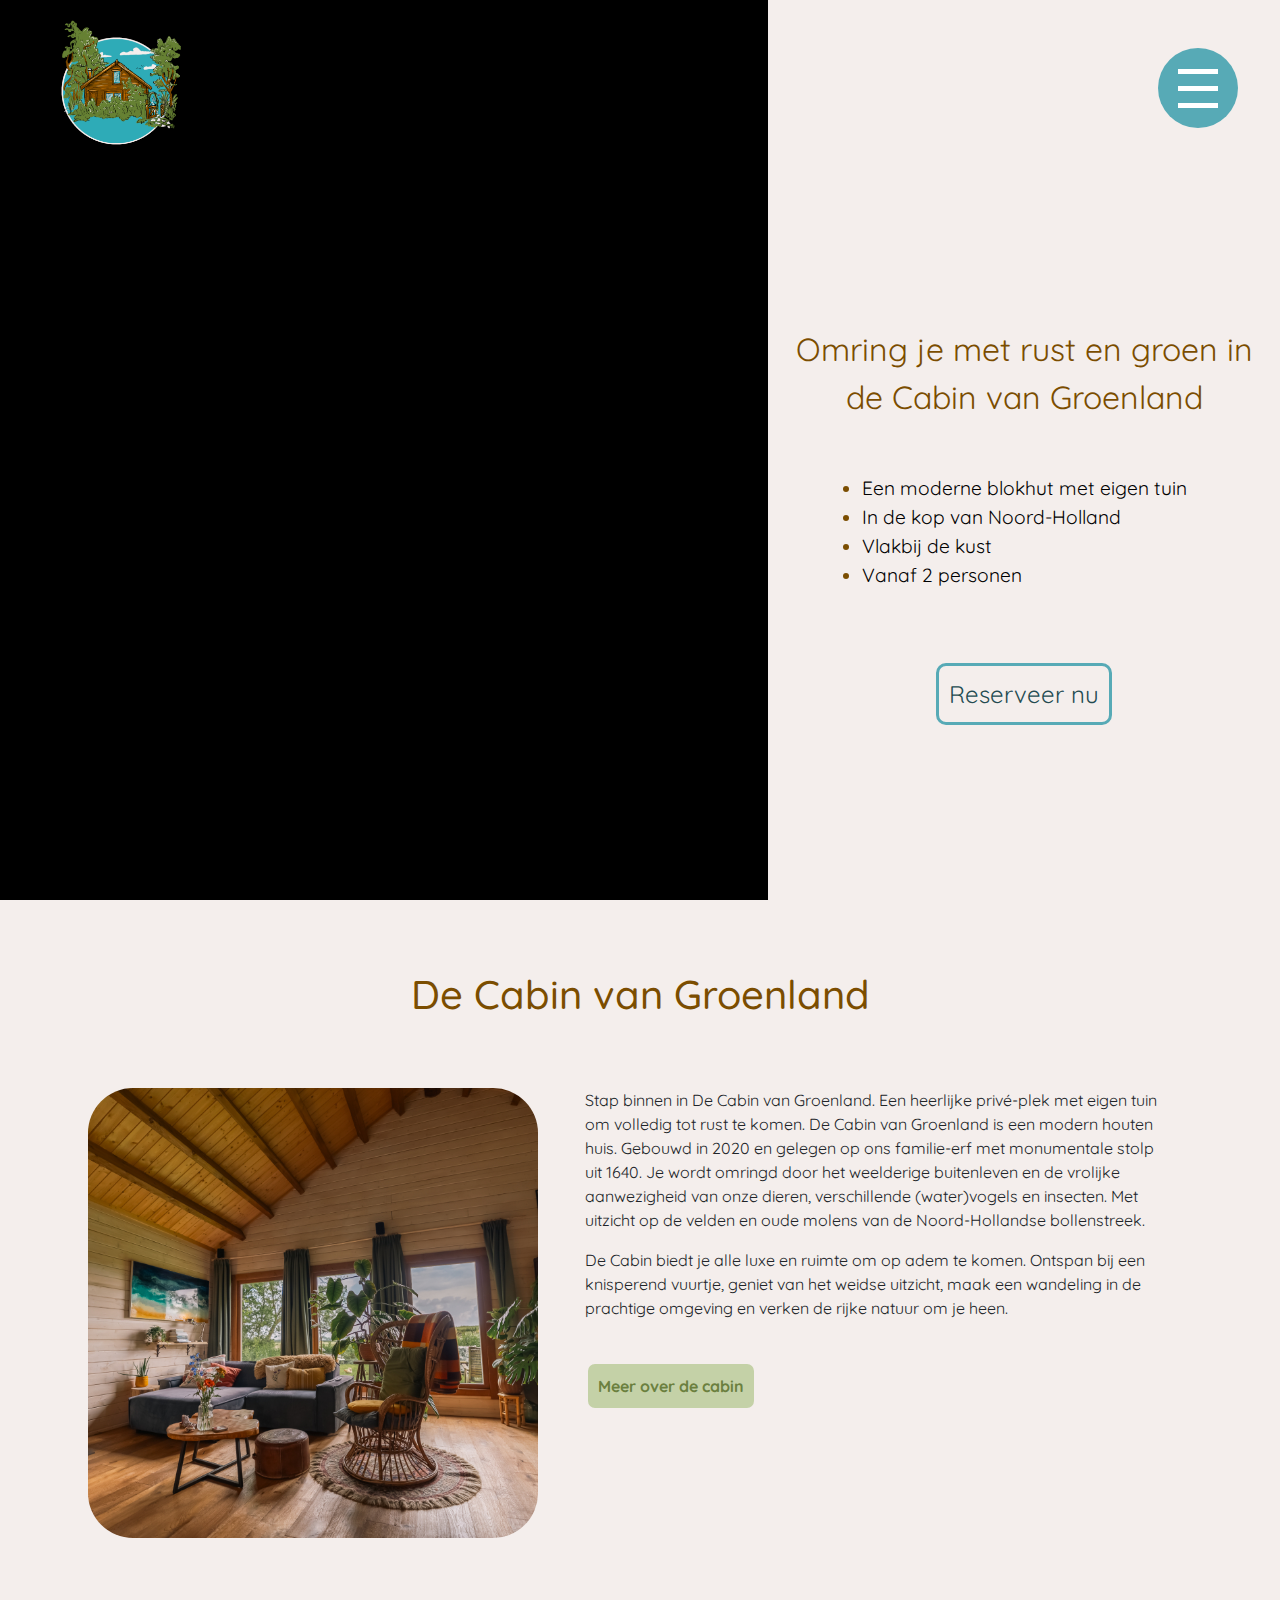
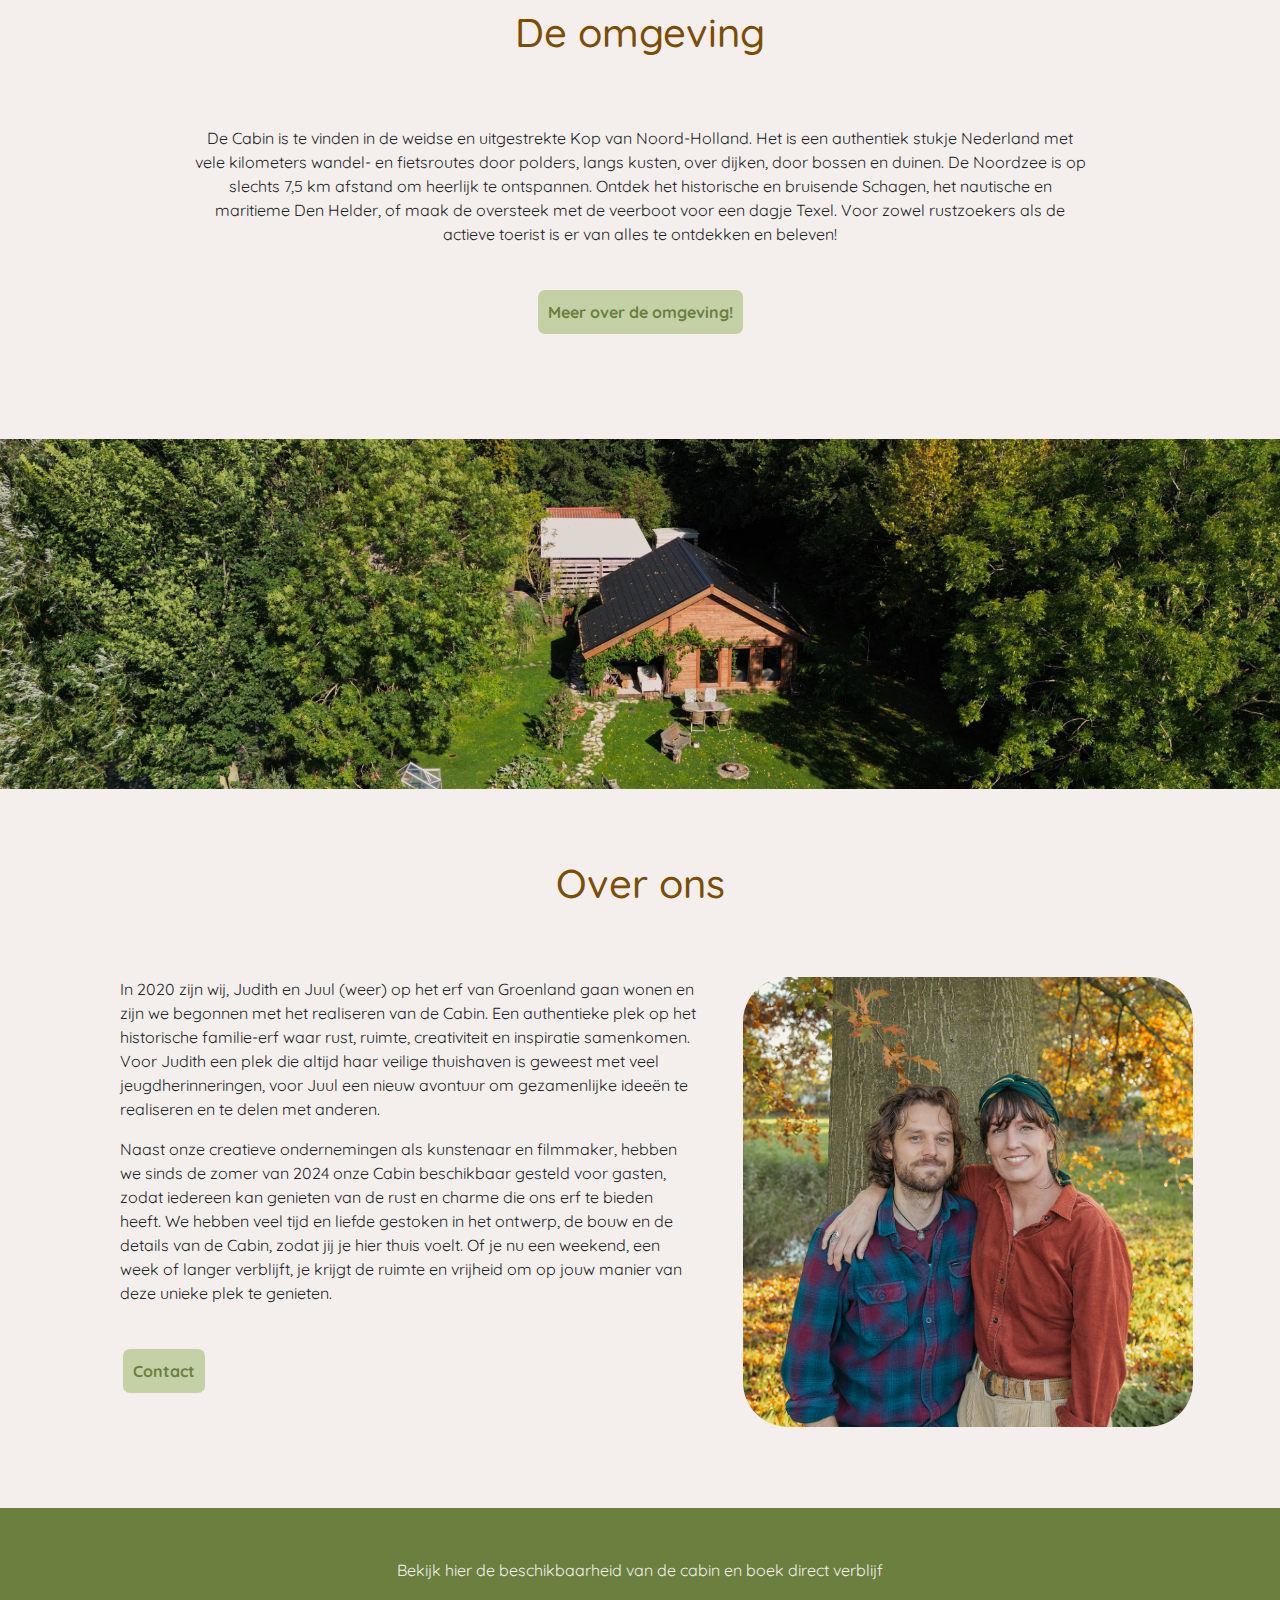
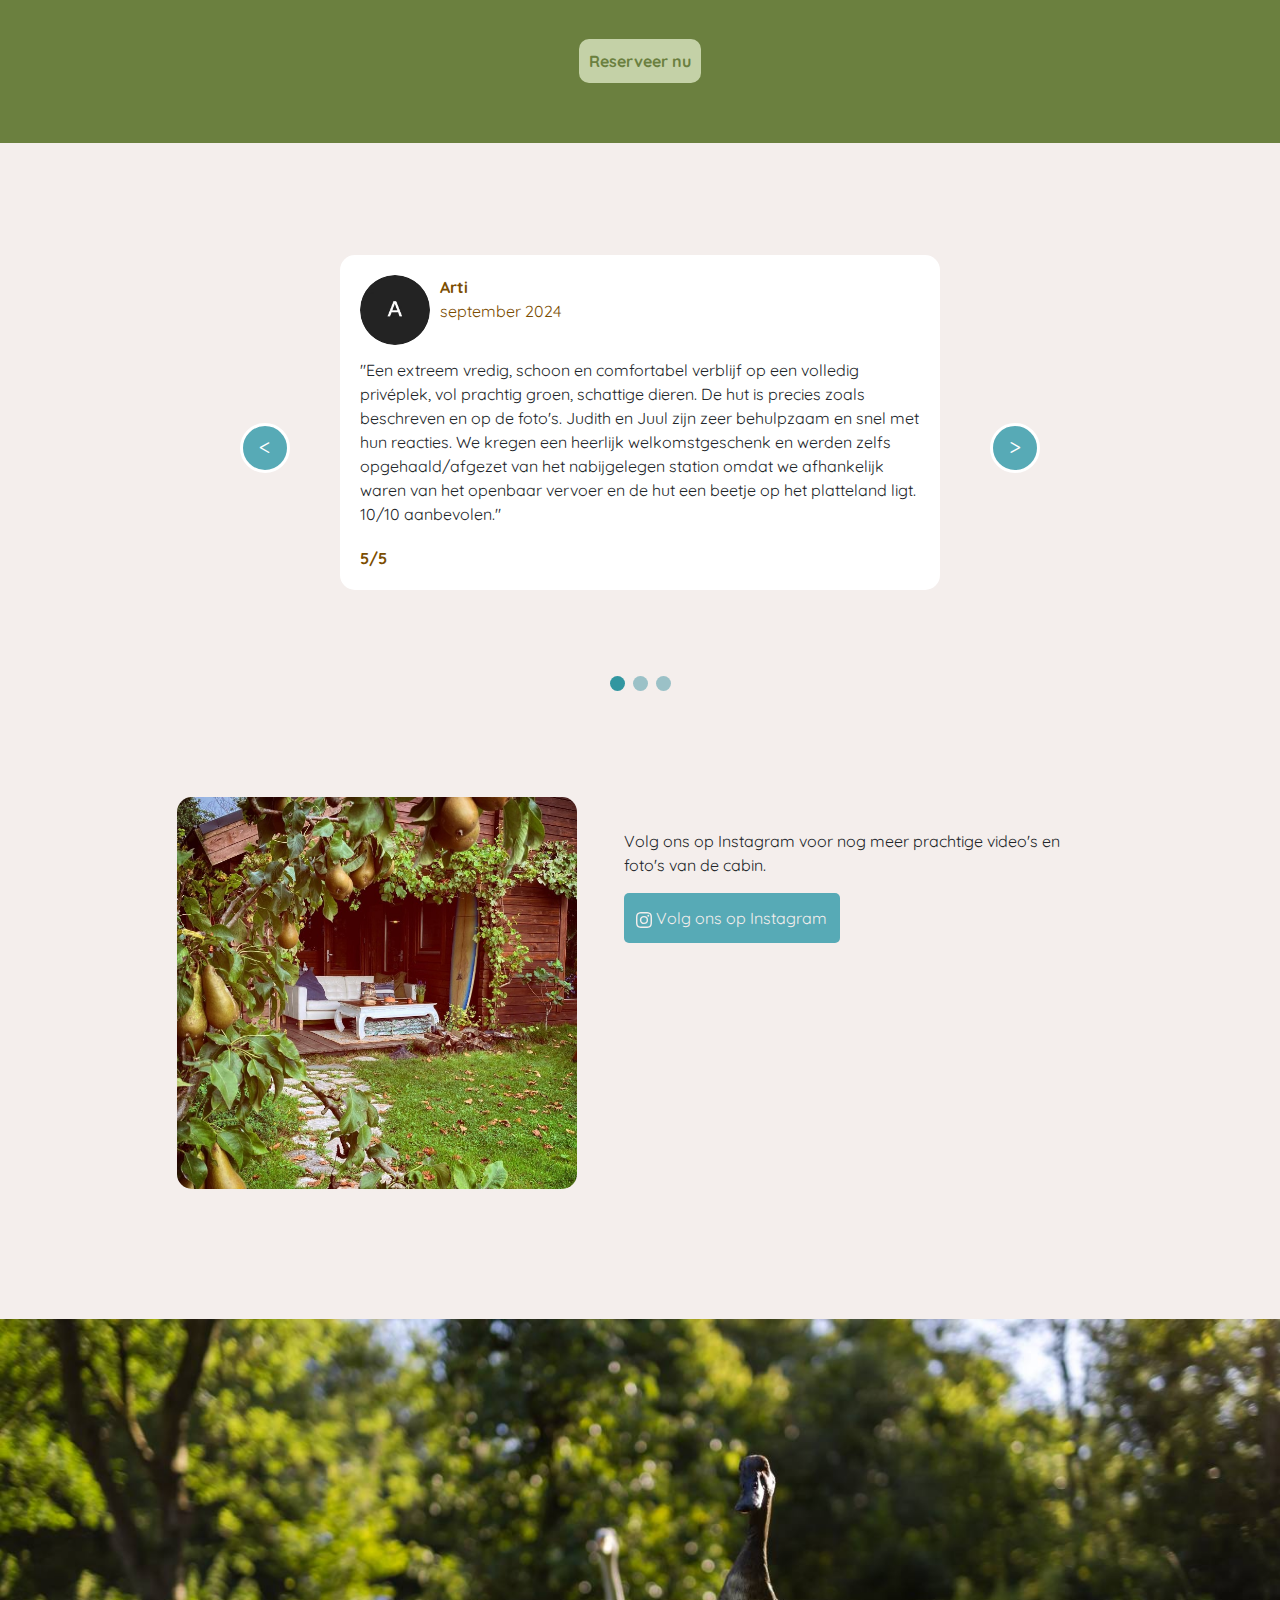
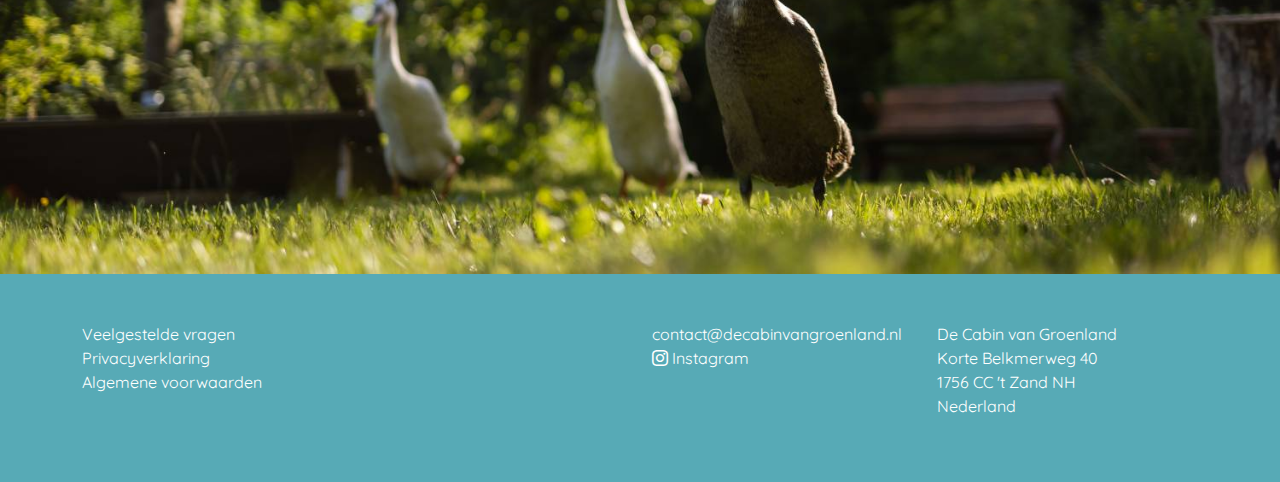
==== index.html @ 188a8076 "favicon added and some spacing fixes" ====
<!DOCTYPE html>
<html lang="en">
<head>
    <meta charset="UTF-8">
    <meta name="viewport" content="width=device-width, initial-scale=1.0">
    <link href="https://cdn.jsdelivr.net/npm/bootstrap@5.3.3/dist/css/bootstrap.min.css" rel="stylesheet" integrity="sha384-QWTKZyjpPEjISv5WaRU9OFeRpok6YctnYmDr5pNlyT2bRjXh0JMhjY6hW+ALEwIH" crossorigin="anonymous">
    <link rel="stylesheet" type="text/css" href="styles.css">

    <!-- Font links -->
    <link rel="preconnect" href="https://fonts.googleapis.com">
    <link rel="preconnect" href="https://fonts.gstatic.com" crossorigin>
    <link href="https://fonts.googleapis.com/css2?family=Quicksand:wght@300..700&family=Roboto:ital,wght@0,100;0,300;0,400;0,500;0,700;0,900;1,100;1,300;1,400;1,500;1,700;1,900&family=Ubuntu+Mono:ital,wght@0,400;0,700;1,400;1,700&display=swap" rel="stylesheet">
       
    <!-- Bootstrap icon link -->
    <link href="https://cdn.jsdelivr.net/npm/bootstrap-icons/font/bootstrap-icons.css" rel="stylesheet">

    <title>De Cabin van Groenland</title>
    
        <!-- favicons -->
        <link rel="icon" href="images/favicon32.png" sizes="32x32" type="image/png">
        <link rel="icon" href="images/favicon64.png" sizes="64x64" type="image/png">
        <link rel="apple-touch-icon" href="images/favicon180.png">
        <link rel="icon" href="images/favicon192.png" sizes="192x192" type="image/png">
    
</head>
<body>

    <!-- Navigation -->

    <div id="navigation-placeholder"></div>

    <!-- Header -->
<div id="home" class="header-container">

    <div class="header-part-left">
        <div id="video-container">
        </div>
        <video id="background-video" preload="auto" autoplay muted loop playsinline>
            <source id="video-source" src="images/cabinsplit.mp4" type="video/mp4">
        </video>
    </div>
    
    <div class="header-part-right">
        <div class="header-quote">
            <p>Omring je met rust en groen in de Cabin van Groenland</p>
        
            <ul class="header-list">
                <li><span>Een moderne blokhut met eigen tuin</span></li>
                <li><span>In de kop van Noord-Holland</span></li>
                <li><span>Vlakbij de kust</span></li>
                <li><span>Vanaf 2 personen</span></li>
            </ul>

        </div>
        <a href="http://www.marloesdehaan.com"><button class="btn-reserveren">Reserveer nu</button></a>
    </div>
    </div>

    <!-- De Cabin van Groenland -->
    
    <div id="cabin" class="block-right">

        <h1>De Cabin van Groenland</h1>

        <div class="wrapper">

        <div class="block-img">
            <img src="images/groenland1.jpg">
        </div>

        <div class="block-text">
            <p>Stap binnen in De Cabin van Groenland. Een heerlijke privé-plek met eigen tuin om volledig tot rust te komen. De Cabin van Groenland is een modern houten huis. Gebouwd in 2020 en gelegen op ons familie-erf met monumentale stolp uit 1640. Je wordt omringd door het weelderige buitenleven en de vrolijke aanwezigheid van onze dieren, verschillende (water)vogels en insecten. Met uitzicht op de velden en oude molens van de Noord-Hollandse bollenstreek.</p>
            <p>De Cabin biedt je alle luxe en ruimte om op adem te komen. Ontspan bij een knisperend vuurtje, geniet van het weidse uitzicht, maak een wandeling in de prachtige omgeving en verken de rijke natuur om je heen.</p>
                    
            <a href="cabin.html"><button class="btn-link">Meer over de cabin</button></a>
        
        </div>

    </div>

    </div>
     
    <!-- De omgeving -->

    <div id="omgeving" class="block-center">

        <h1>De omgeving</h1>

        <div class="block-text">
            <p>De Cabin is te vinden in de weidse en uitgestrekte Kop van Noord-Holland. Het is een authentiek stukje Nederland met vele kilometers wandel- en fietsroutes door polders, langs kusten, over dijken, door bossen en duinen. De Noordzee is op slechts 7,5 km afstand om heerlijk te ontspannen. Ontdek het historische en bruisende Schagen, het nautische en maritieme Den Helder, of maak de oversteek met de veerboot voor een dagje Texel. Voor zowel rustzoekers als de actieve toerist is er van alles te ontdekken en beleven!</p>
            
            <a href="omgeving.html"><button class="btn-link">Meer over de omgeving!</button></a>

        </div>

        <div class="block-img">
            <img src="images/groenland2b.jpg">
        </div>

    </div>

    <!-- Over ons -->

    <div id="over" class="block-left">

        <h1>Over ons</h1>

        <div class="wrapper">

        <div class="block-text">
            <p>In 2020 zijn wij, Judith en Juul (weer) op het erf van Groenland gaan wonen en zijn we begonnen met het realiseren van de Cabin. Een authentieke plek op het historische familie-erf waar rust, ruimte, creativiteit en inspiratie samenkomen. Voor Judith een plek die altijd haar veilige thuishaven is geweest met veel jeugdherinneringen, voor Juul een nieuw avontuur om gezamenlijke ideeën te realiseren en te delen met anderen.</p>

            <p>Naast onze creatieve ondernemingen als kunstenaar en filmmaker, hebben we sinds de zomer van 2024 onze Cabin beschikbaar gesteld voor gasten, zodat iedereen kan genieten van de rust en charme die ons erf te bieden heeft. 
                We hebben veel tijd en liefde gestoken in het ontwerp, de bouw en de details van de Cabin, zodat jij je hier thuis voelt. Of je nu een weekend, een week of langer verblijft, je krijgt de ruimte en vrijheid om op jouw manier van deze unieke plek te genieten.</p>
            
            <a href="contact.html"><button class="btn-link">Contact</button></a>

        </div>


        <div class="block-img">
            <img src="images/juudjuul.jpg">
        </div>

        </div>

    </div>

    <!-- Reserveren -->

    <div id="reserveren" class="block-reserveren">
        
        <div class="block-text">Bekijk hier de beschikbaarheid van de cabin en boek direct verblijf</div>

        <div>

            <a href="http://www.marloesdehaan.com"><button class="btn-link">Reserveer nu</button></a>
    
        </div>

    </div>
        

    <!-- Reviews -->

    <div id="reviews" class="block-reviews">

        <div class="wrapper-reviews">
    
            <!-- Button previous -->
            <button class="prev"><</button>

    <div id="slider">
        <!-- first slide -->
        <div class="slide active">
           <div class="review-card">
            <div class="review-pic"><img src="images/airbnb1.jpg"></div>
            <div class="review-name">Arti</div>
            <div class="review-date">september 2024</div>
            <div class="review-text">
                "Een extreem vredig, schoon en comfortabel verblijf op een volledig privéplek, vol prachtig groen, schattige dieren. De hut is precies zoals beschreven en op de foto's. Judith en Juul zijn zeer behulpzaam en snel met hun reacties. We kregen een heerlijk welkomstgeschenk en werden zelfs opgehaald/afgezet van het nabijgelegen station omdat we afhankelijk waren van het openbaar vervoer en de hut een beetje op het platteland ligt. 10/10 aanbevolen."
            </div>
            <div class="review-rating">5/5</div>
           </div>
        </div>

        <!-- second slide -->
        <div class="slide">
            <div class="review-card">
                <div class="review-pic"><img src="images/airbnb3.jpg"></div>
                <div class="review-name">Joachim</div>
                <div class="review-date">november 2024</div>
                <div class="review-text">
                    "Deze plek en zijn geweldige verhuurders verdienen 5 sterren +!
                        We werden heel hartelijk verwelkomd door Judith en Juul bij onze aankomst. Ze waren er altijd voor ons met waardevolle tips en informatie. De plek was minstens zo mooi als de foto's en we voelden ons meteen aangekomen en erg comfortabel. Het uitzicht, de rust en het landelijke gebied zorgden ervoor dat we snel konden ontspannen. De Cabin of Greenland biedt alles wat je nodig hebt. De oven is ook erg mooi, wat vooral in het koude seizoen een gezellige warmte verspreidt. Onze oprechte dank gaat naar Judith en Juul, we komen zeker terug!"
                </div>
                <div class="review-rating">5/5</div>
               </div>
        </div>

                <!-- second slide -->

        <div class="slide">
            <div class="review-card">
                <div class="review-pic"><img src="images/airbnb2.jpg"></div>
                <div class="review-name">Natalie</div>
                <div class="review-date">oktober 2024</div>
                <div class="review-text">
                    "We hebben hier na onze bruiloft wat rustige en ontspannende dagen doorgebracht. De hut is zo magisch!We hielden van alle kleine, mooie details, planten en het uitzicht op het rustige landschap. Overdag wandelen door de duines of op het strand en ontspannen voor de open haard, 's avonds een boek lezen of bordspellen spelen. Judith en Juul zijn geweldige verhuurders die de tijd nemen om alles uit te leggen en ervoor te zorgen dat je een heerlijk verblijf zult hebben. Ontzettend bedankt! We komen graag nog eens terug."
                </div>
                <div class="review-rating">5/5</div>
               </div>
        </div>

    </div>

    <!-- Next Button -->
    <button class="next">></button>
        
    </div>
    </div>

    <!-- The dots/circles -->
    <div style="text-align:center">
    <span class="dot" onclick="currentSlide(1)"></span>
    <span class="dot" onclick="currentSlide(2)"></span>
    <span class="dot" onclick="currentSlide(3)"></span>
    </div>

    <!-- Instagram -->

    <div class="block-insta">

        <div class="wrapper">

            <div>
           <img src="images/insta.jpg">
            </div>

            <div class="block-insta-text">
                <p>Volg ons op Instagram voor nog meer prachtige video's en foto's van de cabin.</p>
                <a href="https://www.instagram.com/decabinvangroenland/" target="_blank"><button><svg xmlns="http://www.w3.org/2000/svg" width="16" height="16" fill="currentColor" class="bi bi-instagram" viewBox="0 0 16 16">
                    <path d="M8 0C5.829 0 5.556.01 4.703.048 3.85.088 3.269.222 2.76.42a3.9 3.9 0 0 0-1.417.923A3.9 3.9 0 0 0 .42 2.76C.222 3.268.087 3.85.048 4.7.01 5.555 0 5.827 0 8.001c0 2.172.01 2.444.048 3.297.04.852.174 1.433.372 1.942.205.526.478.972.923 1.417.444.445.89.719 1.416.923.51.198 1.09.333 1.942.372C5.555 15.99 5.827 16 8 16s2.444-.01 3.298-.048c.851-.04 1.434-.174 1.943-.372a3.9 3.9 0 0 0 1.416-.923c.445-.445.718-.891.923-1.417.197-.509.332-1.09.372-1.942C15.99 10.445 16 10.173 16 8s-.01-2.445-.048-3.299c-.04-.851-.175-1.433-.372-1.941a3.9 3.9 0 0 0-.923-1.417A3.9 3.9 0 0 0 13.24.42c-.51-.198-1.092-.333-1.943-.372C10.443.01 10.172 0 7.998 0zm-.717 1.442h.718c2.136 0 2.389.007 3.232.046.78.035 1.204.166 1.486.275.373.145.64.319.92.599s.453.546.598.92c.11.281.24.705.275 1.485.039.843.047 1.096.047 3.231s-.008 2.389-.047 3.232c-.035.78-.166 1.203-.275 1.485a2.5 2.5 0 0 1-.599.919c-.28.28-.546.453-.92.598-.28.11-.704.24-1.485.276-.843.038-1.096.047-3.232.047s-2.39-.009-3.233-.047c-.78-.036-1.203-.166-1.485-.276a2.5 2.5 0 0 1-.92-.598 2.5 2.5 0 0 1-.6-.92c-.109-.281-.24-.705-.275-1.485-.038-.843-.046-1.096-.046-3.233s.008-2.388.046-3.231c.036-.78.166-1.204.276-1.486.145-.373.319-.64.599-.92s.546-.453.92-.598c.282-.11.705-.24 1.485-.276.738-.034 1.024-.044 2.515-.045zm4.988 1.328a.96.96 0 1 0 0 1.92.96.96 0 0 0 0-1.92m-4.27 1.122a4.109 4.109 0 1 0 0 8.217 4.109 4.109 0 0 0 0-8.217m0 1.441a2.667 2.667 0 1 1 0 5.334 2.667 2.667 0 0 1 0-5.334"/>
                  </svg> Volg ons op Instagram</button></a>
            </div>

        </div>

    </div>

        <!-- big image -->

        <div class="big-image">
            <img src="images/groenland8.jpg">
        </div>

    <!-- Footer -->

    <div id="footer-placeholder"></div>

    <script src="navigation.js"></script>
    <script src="script.js"></script>
    <script src="reviews.js"></script>
    <script src="footer.js"></script>

</body>
</html>
---- styles.css ----
/* colors used

Offwhite: #F4EEEC
Oranje: #D07F00
Bruin: #7B4D00
Groen: #6B803F
Blauw: #57AAB6

font used: Quicksand (google font)

*/

* {
    margin: 0;
    padding: 0;
    scroll-margin-top: 120px;
    box-sizing: border-box;
}

body {
    background-color: #F4EEEC;
    overflow-x: hidden;
    font-family: "Quicksand", sans-serif;
}

/* navigation */

.custom-navbar {
    padding-left: 30px;
    padding-right: 30px;
    width: 100dvw;
}

/* dropdown */

.menu-button {
    height: 80px;
    width: 80px;
    background-color: #57AAB6;
    color: #fff;
    border: none;
    border-radius: 50%;
    cursor: pointer;
    z-index: 1000; 
    display: flex;
    flex-wrap: wrap;
    flex-direction: column;
    justify-content: center;
    align-items: center;
}

.menu-button:hover {
    background-color: #4c98a2;
}

.bar1, .bar2, .bar3 {
    width: 40px;
    height: 5px;
    background-color: white;
    margin: 6px 0;
    transition: 0.4s;
  }

.change .bar1 {
    transform: translateY(17px) rotate(-45deg); 
}

.change .bar2 {
    opacity: 0;
}

.change .bar3 {
    transform: translateY(-17px) rotate(45deg);
}

.dropdown-menu {
    position: fixed;
    top: 0;
    left: 0;
    width: 100dvw;
    height: 100dvh;
    background-color: rgba(87, 170, 182, 0.95); 
    display: flex;
    flex-direction: column;
    justify-content: center;
    align-items: center;
    z-index: 999;
    opacity: 0; /* Initially hidden */
    transform: translateX(100%); /* Start off-screen to the left */
    transition: transform 0.3s ease-in-out, opacity 0.3s ease-in-out;
}

.dropdown-menu.active {
    opacity: 1; /* Make it visible */
    transform: translateX(0); /* Move into view */
}

.dropdown-menu ul {
    list-style: none;
    padding: 0;
    margin: 0;
    text-align: center;
}

.dropdown-menu li {
    margin: 20px 0;
}

.dropdown-menu a:hover {
    text-decoration: underline;
}

.big-menu a {
    color: #fff;
    text-decoration: none;
    font-size: 1.5rem;
    font-weight: bold;
}

.mini-menu a {
    color: black;
    text-decoration: none;
    font-size: 1.2rem;
    font-weight: normal;
}

/* header with video on homepage */

.header-container {
    width: 100vw;
    height: 100svh;
    min-height: 100dvh;
    display: flex;
    justify-content: flex-end;
    position: relative;
}

.header-part-left {
    position: absolute;
    width: 60%;
    height: 100%;
    background: black;
    overflow: hidden;
    z-index: -1;
    top: 0;
    left: 0;
}

#video-container {
    height: 100%;
    width: 100%;
    background-image: url("images/placeholder.jpg"); /* Safari fallback */
    background-size: cover; /* Scale fallback appropriately */
    background-position: center;
    background-color: black;
    position: absolute;
    z-index: 1;
    top: 0;
    left: 0;
    z-index: -1;
    display: none; /* Default to hiding this layer */
}

/* Main video for browsers that support object-fit */
#background-video {
    width: 100%;
    height: 100%;
    object-fit: cover;
    -webkit-object-fit: cover; /* Safari support */
    z-index: -1;
    display: block; /* Default to showing this layer */
    position: absolute;
}

/* Safari-specific fallback for mobile */
@supports (-webkit-overflow-scrolling: touch) {
    #background-video {
        display: none; /* Hide primary video */
    }

    #video-container {
        display: block; /* Show fallback */
    }
}

.header-part-right {
    width: 40%;
    height: 100%;
    display: flex;
    flex-direction: column;
    justify-content: center;
    align-items: center;
    background-color: rgba(244, 238, 236, 0.5)    ;
    z-index: 1;
    padding: 0px 25px 0px 25px;
}

.header-quote {
    font-family: "Quicksand", sans-serif;
    font-size: 2rem;
    color: #7B4D00;
    text-align: center;
    margin-top: 150px;
    padding-bottom: 20px;
}

.header-list {
    font-size: 1.2rem;
    text-align: left;
    padding-left: 15%;
    padding-bottom: 8%;
    padding-top: 8%;
    color: black;
}

.header-list li {
    color: #7B4D00;
}

.header-list li span {
    color: black;
}

.btn-reserveren {
    padding: 10px;
    background-color: rgba(255, 255, 255, 0);
    border-radius: 10px;
    font-size: 1.5rem;
    border: 3px solid #57AAB6;
    color: #234b51;
}

.btn-reserveren:hover {
    background-color: rgba(170, 222, 230, 1);
    color: rgb(45, 100, 101);
}


/* Header losse-pagina's */

.header-losse-pagina {
    width: 100dvw;
    height: 300px;
}

.header-losse-pagina h1 {
    z-index: 999;
    color: white;
    padding: 190px 0px 0px 100px;
    text-shadow: #000000 1px 0 10px;
}

/* Verschillende Headers */

.cabin {
    background-image: url("images/cabinheader.jpg");
    background-color: #D07F00;
    background-position: center;
    background-size: cover;
}

.contact {
    background-image: url("images/contactheader.jpg");
    background-color: orangered;
    background-size: cover;
}

.erfgoed {
    background-image: url("images/erfgoedheader.jpg");
    background-color: #6B803F;
    background-size: cover;
}

.omgeving {
    background-image: url("images/omgevingheader.jpg");
    background-color: #6B803F;
    background-position-y: center;
    background-size: cover;
}

.privacy {
    background-image: url("images/privacyheader.jpg");
    background-color: #D07F00;
    background-size: cover;
}

.voorwaarden {
    background-image: url("images/voorwaardenheader.jpg");
    background-color: #6B803F;
    background-position-y: center;
    background-size: cover;
}

.vragen {
    background-image: url("images/vragenheader.jpg");
    background-color: green;
    background-size: cover;
}

/* Blocks */

h1 {
    color: #7B4D00;
}

.block-right, .block-center, .block-left, .block-reserveren, .block-reviews, .block-insta, .block-vragen {
    width: 100dvw;
    background-color: #F4EEEC;
    display: flex;
    flex-direction: column;
    justify-content: center;
    align-items: center;
}

.block-text {
    width: 95%;
    padding:2rem;
    padding-top: 0px;
    text-align: center;
}

.wrapper {
    width: 100%;
    display: flex;
    flex-direction: row;
    justify-content: center;
    gap: 15px;
}

.block-right .block-text, .block-left .block-text {
    width: 50%;
    text-align: left;
}



.btn-link {
    padding: 10px;
    border-radius: 10px;
    font-size: 1rem;
    border: 3px solid #F4EEEC;
    background-color: #c4d1a7;
    color: #6B803F;
    font-weight: bold;
    text-decoration: none;
    margin-top: 25px;
}

.btn-link:hover {
    background-color: #e3ead5;
    color: #6B803F;
}



/* Cabin */

#cabin h1, #omgeving h1, #over h1 {
    margin-top: 70px;
    margin-bottom: 70px; 
}

.block-right .block-img img {
    width: 450px;
    height: 450px;
    object-fit: cover;
    border-radius: 10%;
}

/* de omgeving */

 .block-center .block-img img {
    width: 100dvw;
    height: 350px;
    object-fit: cover;
}

#omgeving .block-img{
    margin-top: 70px;
}

#omgeving .block-text {
    width: 75dvw;
}

/* Over ons / Contact */

.block-left .block-img img {
    width: 450px;
    height: 450px;
    object-fit: cover;
    border-radius: 10%;
}

/* Reserveren */

#reserveren .block-text {
    padding-top: 50px;

}

.block-reserveren {
    background-color: #6B803F;
    margin-top: 70px;
    margin-bottom: 70px;
}

.block-reserveren .block-text {
    color: #F4EEEC;
}

.block-reserveren .btn-link {
    padding: 10px;
    border: 0px solid #F4EEEC;
    margin-bottom: 60px;
}

/* Review */

.wrapper-reviews {
    width: 800px;
    height: 450px;
    display: flex;
    justify-content: center;
    align-items: center;
}

#slider { 
    position: relative;
    width: 600px;
    margin: 2rem auto;
    align-self: flex-start;
}
.slide {
    position: absolute;
    width: 600px;
    left: 0px;
    top: 0px;
    opacity: 0;
    transition: opacity 0.5s ease-in-out;
}

.slide.active {
    opacity: 1;
    z-index: 1; /* Ensure the active slide is on top */
}

.slide:not(.active) {
    z-index: 0; /* Push inactive slides behind */
    animation: none; /* Prevent the `fading` animation */
}

@keyframes fading {
    0% { opacity: 0; }
    50% { opacity: 1; }
    100% { opacity: 0; }
}

.prev, .next {
    width: 50px;
    height: 50px;
    background-color: rgba(87, 170, 182, 1);
    border: 3px solid white;
    border-radius: 50%;
    color: white;
    font-size: 1.4rem;
}

.prev:hover, .next:hover {
    background-color: rgba(50, 150, 160, 1);
}


/* The dots/bullets/indicators */
.dot {
    cursor: pointer;
    height: 15px;
    width: 15px;
    margin: 0 2px;
    background-color: rgb(155, 193, 199);
    border-radius: 50%;
    display: inline-block;
    transition: background-color 0.6s ease;
  }
  
  .active-dot, .dot:hover {
    background-color: rgba(50, 150, 160, 1);
  }

/* Review card */

.review-card {
    background-color: rgb(255, 255, 255);
    border-radius: 15px;
    padding: 20px;
    height: auto;
}

.review-pic {
    width: 70px;
    height: 70px;
    overflow: hidden;
    position: absolute;
}

.review-pic img {
    height: 100%;
    width: 100%;
    object-fit: cover;
    border-radius: 50%;
    overflow: hidden;
}

.review-name {
    font-weight: bold;
    padding-left: 80px;
    color: #7B4D00;
}

.review-date {
    padding-left: 80px;
    color: #7B4D00;
}

.review-text {
    padding: 35px 0px 20px 0px;
}

.review-rating {
    font-weight: bold;
    color: #7B4D00;
}

/* Instagram */

.block-insta {
    padding-top: 0px;
    margin-top: 100px;
    margin-bottom: 100px;
}

.block-insta img {
    width: 400px;
    border-radius: 15px;
}

.block-insta-text {
    width: 40%;
    padding: 2rem;
    font-family: "Quicksand", sans-serif;
    font-size: 1rem;
    align-self: flex-start;
}

.block-insta-text button {
    font-size: 1rem;
    padding: 0.8rem;
    border-radius: 5px;
    background-color: #57AAB6;
    border: none;
    color: #F4EEEC;
}

.block-insta-text button:hover {
    background-color: rgba(170, 222, 230, 1);
    color: black;
    border: none;
}

/* big image */

.big-image img {
    width: 100dvw;
    margin-top: 30px;
}

/* Footer */

.footer-custom {
    background-color: #57AAB6;
    width: 100dvw;
}

li a {
    text-decoration: none;
    color: white;
}

li a:hover {
    color: black;
}

/* losse pagina's */

h2 {
    color: #7B4D00;
    font-size: 1.5rem;
    padding-top: 2rem;
    padding-bottom: 1rem;
}

h3 {
    color: #7B4D00;
    font-size: 1rem;
    font-weight: bold;
    display:inline;
}

/* losse pagina: cabin */


#cabin-1 {
    margin-top: 100px;
}

#verwarming, #koken, #duurzaam {
    margin-top: 70px;
}

#cabin-1 h2, #verwarming h2, #duurzaam h2, #omgeving h2, #voorzieningen h2 {
    padding-top: 0;
}

#duurzaam p, #duurzaam h2, #erf h2, #erf p, #duurzaam .link{
    text-align: left;
}

#duurzaam .block-text, #erf .block-text, #voorzieningen .block-text {
    width: 80dvw;
    padding-top: 0px;
}

#cabin-1 .block-text, #verwarming .block-text {
    padding-top: 0px;
}

.voorzieningen {
    background-color: #6B803F;
    margin-top: 70px;
    margin-bottom: 100px;
    padding-top: 60px;
    padding-bottom: 30px;
}

.voorzieningen h2 {
    padding-bottom: 0px;
    color: #F4EEEC;
}

.accordion-content ul {
    text-align: left;
}

#cabin-img img {
width: 100dvw;
height: 250px;
object-fit: cover;
}

.block-img-big {
    display: flex;
    justify-content: center;
    margin-top: 40px;
}

.block-img-big img {
    width: 75%;
    height: auto;
    max-width: 800px;
    border-radius: 15px;
    margin-bottom: 70px;
}

/* losse pagina: erfgoed */

#erfgoed {
    margin-top: 70px;
    margin-bottom: 40px;
}

#erfgoed .block-text {
    width: 75dvw;
}

/* losse pagina: contact */

#contact {
    margin-top: 50px;
    margin-bottom: 50px;

}

#contact ul {
    list-style: none;
    padding-left: 0;
}

#contact a{
    color: #7B4D00;
}

#contact a:hover{
    color: #D07F00;
}

/* losse pagina: de omgeving */

#omgeving-1 {
    margin-top: 100px;
    margin-bottom: 80px;
}

#omgeving-1 h2 {
    padding-top: 0px;
}

#omgeving-2 {
    margin-bottom: 70px;
}

#omgeving-2 a {
    color: #7B4D00;
}

 #omgeving-2 a:hover {
    color: #D07F00;
}

/* losse pagina: privacy */

#privacy {
    margin-top: 40px;
    margin-bottom: 70px;
}

#privacy a {
    color: #7B4D00;
}

#privacy a:hover {
    color: #D07F00;
}

#privacy .block-text {
    text-align: left;
    width: 75dvw;
}

/* losse pagina: algemene voorwaarden */

#voorwaarden {
    margin-top: 40px;
    margin-bottom: 70px;
}

#voorwaarden li {
    color: #7B4D00;
}

#voorwaarden li span{
    color: black;
}

#voorwaarden .block-text {
    text-align: left;
    width: 75dvw;
}

/* element op losse pagina's: reserveren */

#reserveren {
    padding: 0px;
    margin: 0px;
    margin-top: 80px;
    margin-bottom: 80px;
}

.reserveren-los {
    background-color: #F4EEEC;
}

.reserveren-los .block-text {
    color: black;
}

.reserveren-los .btn-reserveren {
    border: 3px solid #57AAB6;
    color: #26707b;
    margin: 0px;
}

/* veelgestelde vragen accordeon */

#vragen {
    margin-top: 70px;
    margin-bottom: 70px;
}

.accordion {
    width: 800px;
    margin: 50px auto 50px;
    border: 0px solid #ddd;
    border-radius: 5px;
    overflow: hidden;
}

.accordion-item {
    border-bottom: 1px solid #ddd;
}

.accordion-item:last-child {
    border-bottom: none;
}

.accordion-header {
    background: #f4f4f4;
    border: none;
    width: 100%;
    text-align: left;
    padding: 10px 15px;
    cursor: pointer;
    font-size: 1.2rem;
    font-weight: bold;
    color: rgb(79, 79, 79);
    outline: none;
    transition: 0.4s;
}

.actief, .accordion-header:hover {
    background: #bde0e6;
}

.accordion-content {
    display: block;
    padding: 0 15px;
    background: #fff;
    font-size: 1rem;
    line-height: 1.5;
    max-height: 0; 
    overflow: hidden; 
    transition: max-height 0.3s ease-out, padding 0.3s ease-out;
}

.accordion-content.open {
    padding: 10px 15px; 
    max-height: 1000px; 
}


.accordion-header:after {
    content: '\002B'; /* Unicode character for "plus" sign (+) */
    font-size: 13px;
    color: #57AAB6;
    float: right;
    margin-left: 5px;
  }
  
  .actief:after {
    content: "\2212"; /* Unicode character for "minus" sign (-) */
  }

/*Responsiveness */

@media (max-width: 1200px) {

    .block-text {
        padding-top: 0.5rem;
    }

    .block-insta-text {
        padding-top: 1rem;
    }

    .block-right .block-img img, .block-left .block-img img {
        width: 300px;
        height: 300px;
    }

    .block-insta img {
        width: 300px;
    }
}

@media (max-width: 950px) {

    .header-quote {
        font-size: 1rem;
        margin-top: 0px;
    }
    
    .header-list {
        font-size: 0.7rem;
    }
    
    .btn-reserveren, .block-reserveren .btn-reserveren {
        font-size: 1rem;
    }

    .wrapper-reviews {
        width: 550px;
        height: 600px;
    }

    #slider {
        width: 400px;
    }

    .slide {
        width: 400px;
    }

    .review-card {
    height: 515px;
    }

    .accordion {
        width: 600px;
    }

}

@media (max-width: 700px) {

    .navbar-brand img {
        height: 90px;
    }

    .menu-button {
        height: 50px;
        width: 50px;
    }

    .bar1, .bar2, .bar3 {
        width: 20px;
        height: 2.5px;
        margin: 3px 0;
      }

    .change .bar1 {
        transform: translateY(9px) rotate(-45deg); 
    }
    
    .change .bar2 {
        opacity: 0;
    }
    
    .change .bar3 {
        transform: translateY(-8px) rotate(45deg);
    }

    .header-losse-pagina {
        height: 250px;
    }

    .header-losse-pagina h1 {
        padding: 165px 0px 0px 50px;
    }

}

/* for landscape */

@media (max-height: 425px) 
and (orientation: landscape) {

    .navbar-brand img {
        height: 90px;
    }

    .menu-button {
        height: 50px;
        width: 50px;
    }

    .bar1, .bar2, .bar3 {
        width: 20px;
        height: 2.5px;
        margin: 3px 0;
      }

    .change .bar1 {
        transform: translateY(9px) rotate(-45deg); 
    }
    
    .change .bar2 {
        opacity: 0;
    }
    
    .change .bar3 {
        transform: translateY(-8px) rotate(45deg);
    }

    .header-losse-pagina {
        height: 175px;
    }

    .header-losse-pagina h1 {
        padding: 125px 0px 0px 50px;
    }

}

@media (max-width: 600px) {

    .block-right .block-img img, .block-left .block-img img {
        width: 400px;
        height: 300px;
        border-radius: 20px;
    }

    #cabin h1 {
            margin-top: 70px;
            margin-bottom: 40px; 
        }

    #cabin .block-text, #over .block-text, #cabin-1 h2, #cabin-1 p, #verwarming h2, #verwarming p, #koken h2, #koken p, #duurzaam h2, #duurzaam p, #erf h2, #erf p {
            text-align: center;
        }
    
    #omgeving h1 {
        margin-top: 60px;
        margin-bottom: 60px; 
    }

    #over h1 {
        margin-top: 70px;
        margin-bottom: 40px; 
    }

    #block-insta {
        margin-top: 60px;
        margin-bottom: 60px;
    }

    #cabin-1, #erfgoed, #omgeving-1 {
        margin-top: 60px;
        margin-bottom: 0px;
    }

    #vragen {
        margin-top: 30px;
        margin-bottom: 0px;
    }

    #verwarming, #omgeving-2 {
        margin-top: 0px;
    }

    #reserveren {
            margin-top: 40px;
            margin-bottom: 80px;
        }  


    .wrapper {
        width: 100%;
        display: flex;
        flex-direction: column;
        justify-content: center;
        align-items: center;
        gap: 25px;
        padding-top: 30px;
        padding-bottom: 10px;
    }

    .block-right .block-text, .block-left .block-text {
        width: 80%;
    }

    .accordion {
        width: 450px;
    }

    #voorzieningen .accordion-header {
        font-size: 1rem;
    }
}

  @media (max-width: 500px) {

    * {
        scroll-margin-top: 70px;
    }

    .navbar-brand img {
        height: 75px;
    }

    .block-right .block-img img, .block-left .block-img img {
        width: 300px;
        height: 300px;
        border-radius: 20px;
    }

    .block-right .block-text, .block-left .block-text {
        width: 80%;
    }

    #cabin-1 .block-text, #cabin-2 .block-text {
        text-align: left;
    }

    .btn-reserveren {
        font-size: 0.7rem;
    }

    .block-reserveren {
        margin-top: 30px;
    }

    .block-insta-text {
        width: 70%;
        padding: 1rem;
        font-family: "Quicksand", sans-serif;
        font-size: 1rem;
        align-self: center;
    }

    .wrapper-reviews {
        width: 350px;
        height: 800px;
    }

    #slider {
        width: 250px;
    }

    .slide {
        width: 250px;
    }

    .prev, .next {
    width: 20px;
    height: 50px;
    background-color: transparent;
    border: 0px solid white;
    color: rgba(87, 170, 182, 1);
    font-size: 1.4rem;
    display: none;
}

    .review-card {
    height: 715px;
    }

    .accordion {
        width: 300px;
    }

    .header-losse-pagina {
        height: 200px;
    }

    .header-losse-pagina h1 {
        font-size: 1.3rem;
    }

    .header-losse-pagina h1 {
        padding: 135px 0px 0px 50px;
    }

}

@media (max-width: 391px) {

    .navbar-brand img {
        height: 60px;
    }

    .menu-button {
        height: 40px;
        width: 40px;
    }

    .bar1, .bar2, .bar3 {
        width: 17px;
        height: 2.5px;
        margin: 2px 0;
      }

    .change .bar1 {
        transform: translateY(6px) rotate(-45deg); 
    }
    
    .change .bar2 {
        opacity: 0;
    }
    
    .change .bar3 {
        transform: translateY(-7px) rotate(45deg);
    }
}

@media (max-height: 600px) {

    .dropdown-menu a {
        font-size: 1.2rem;
    }

    .dropdown-menu hr {
        display: none;
    }
    .mini-menu {
        display: none;
    }
}
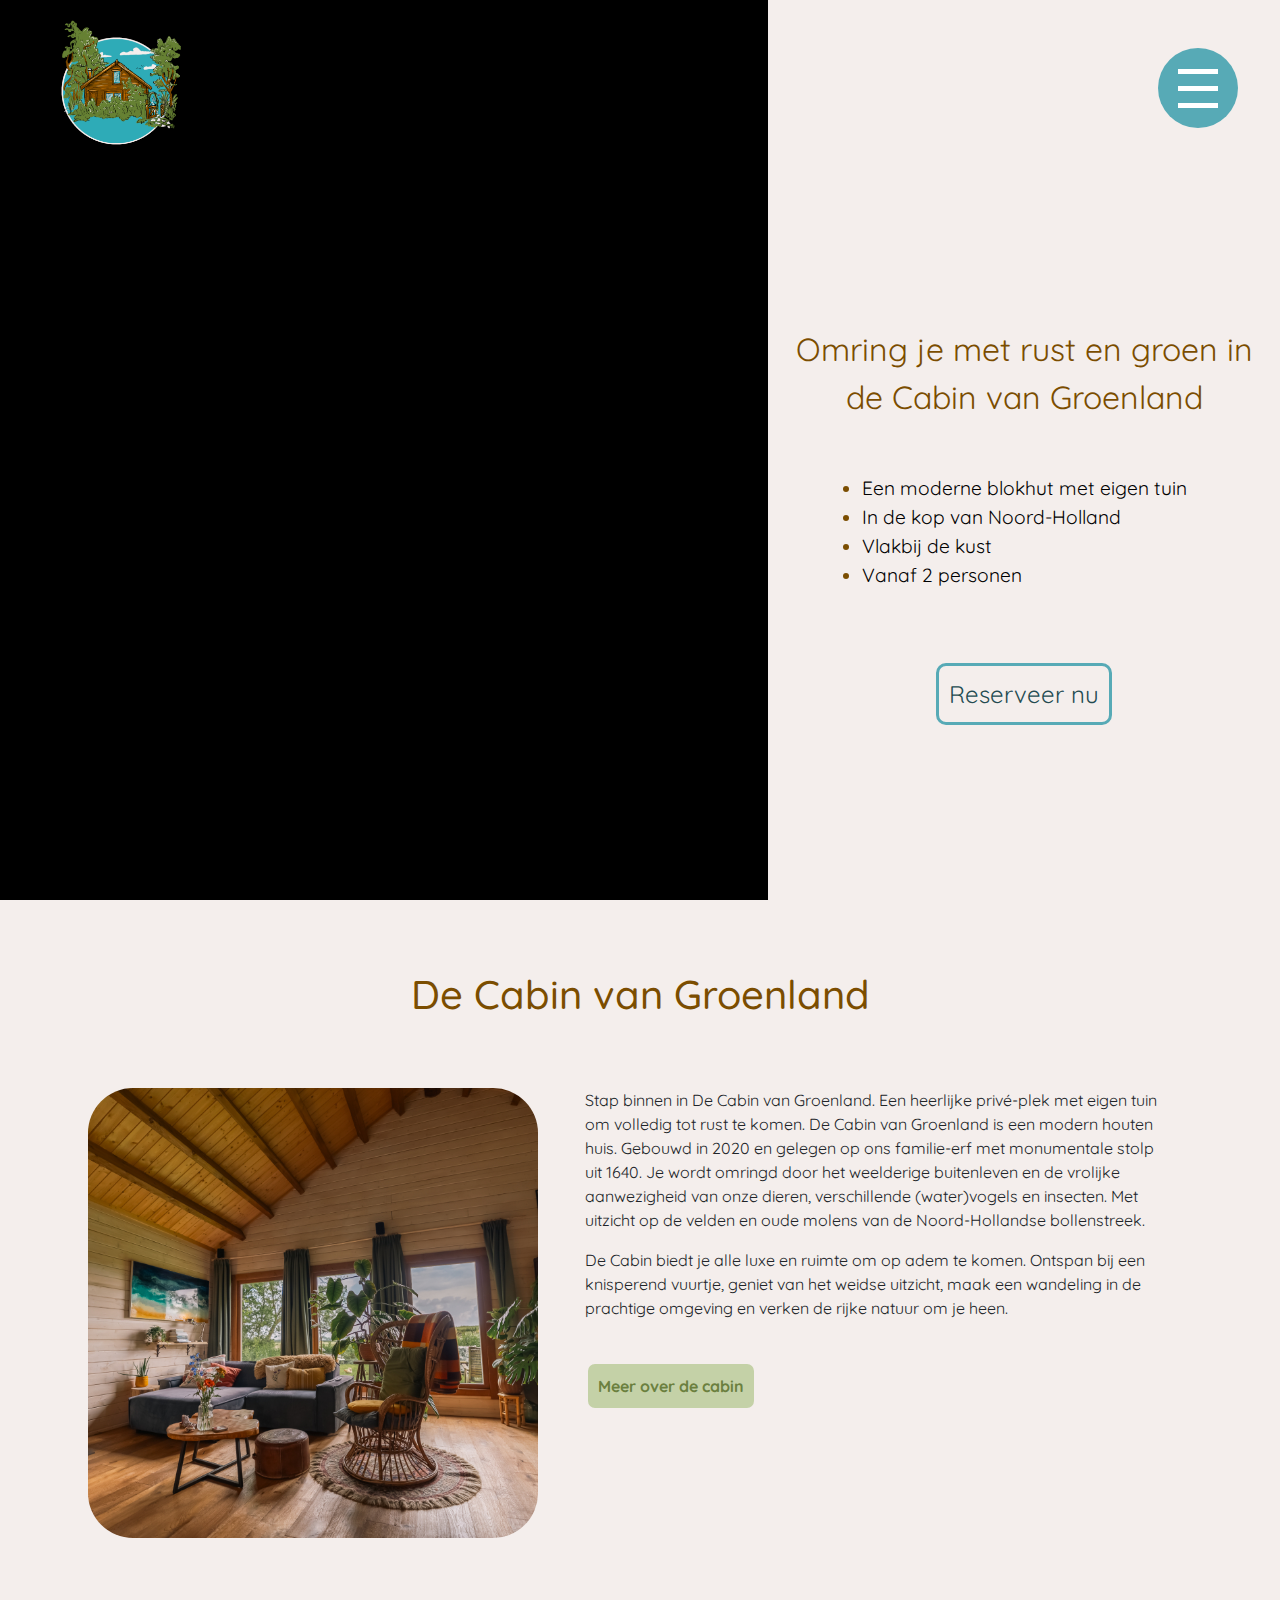
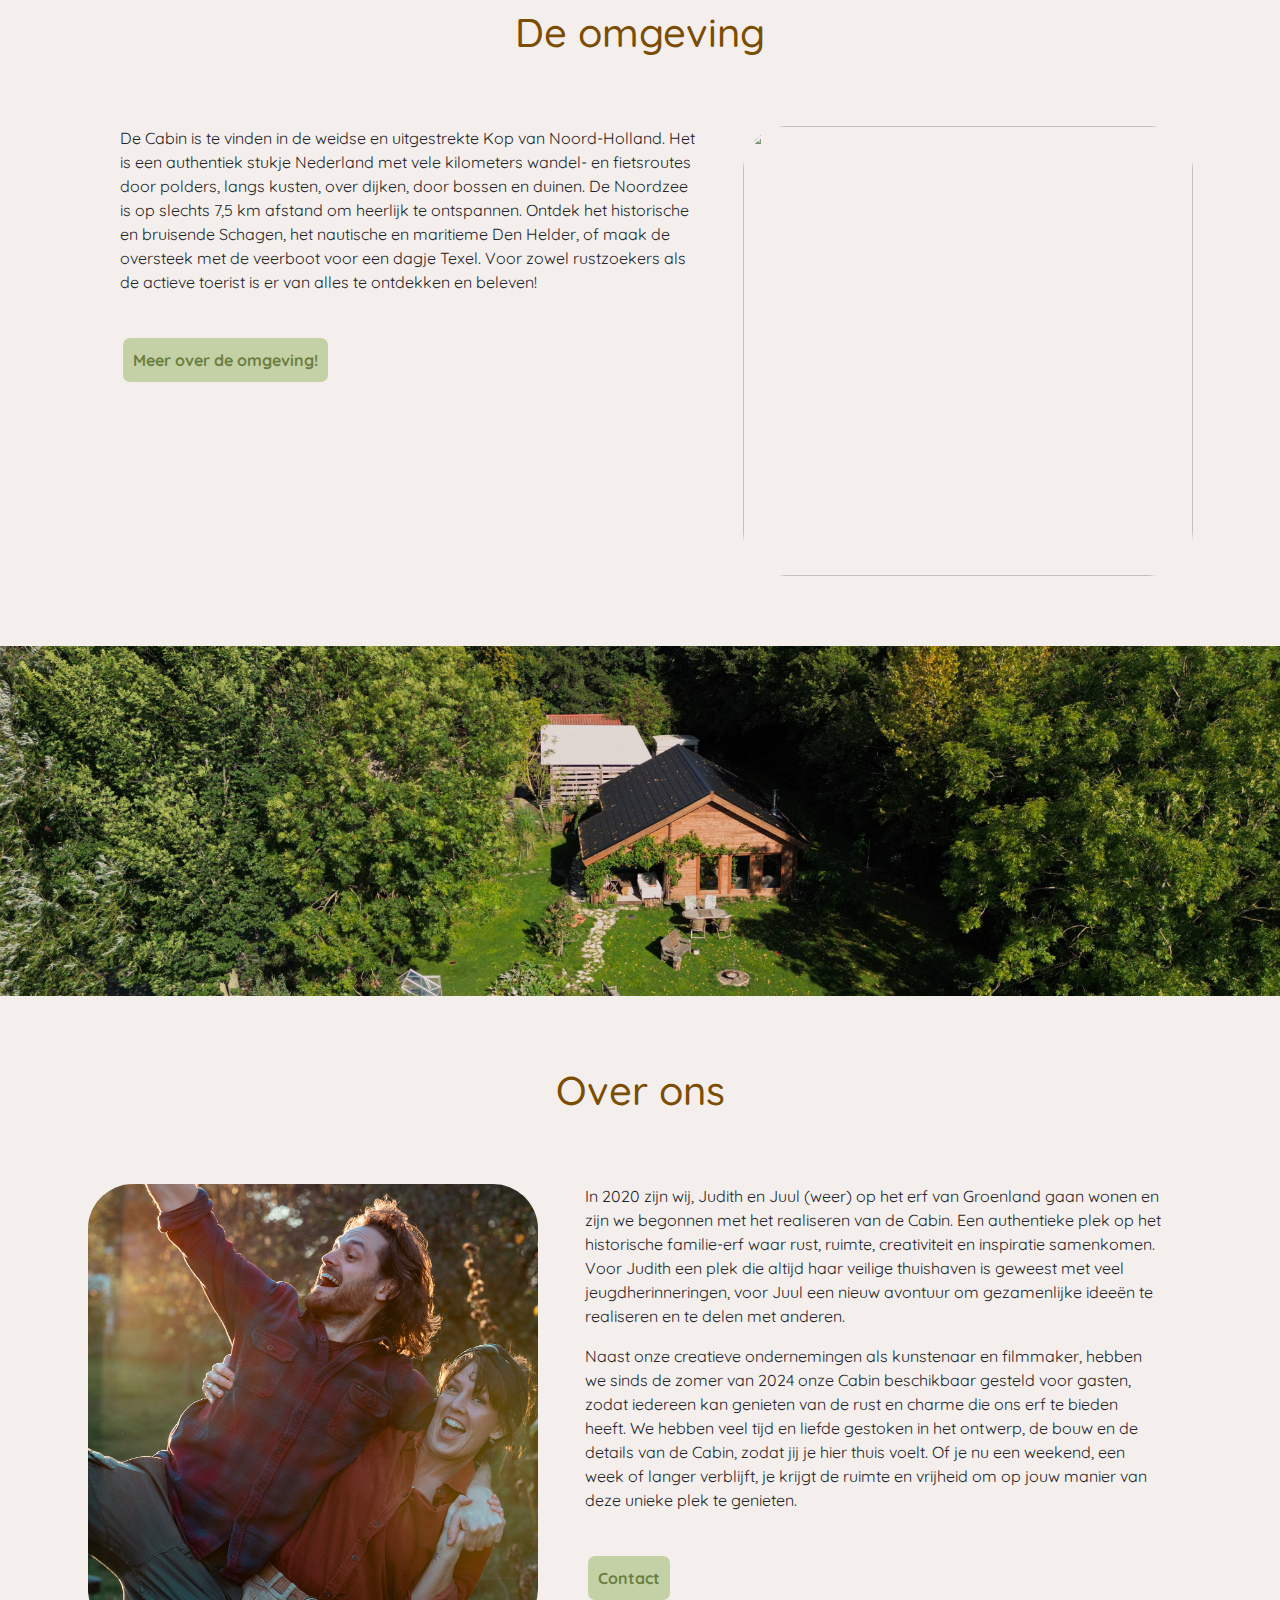
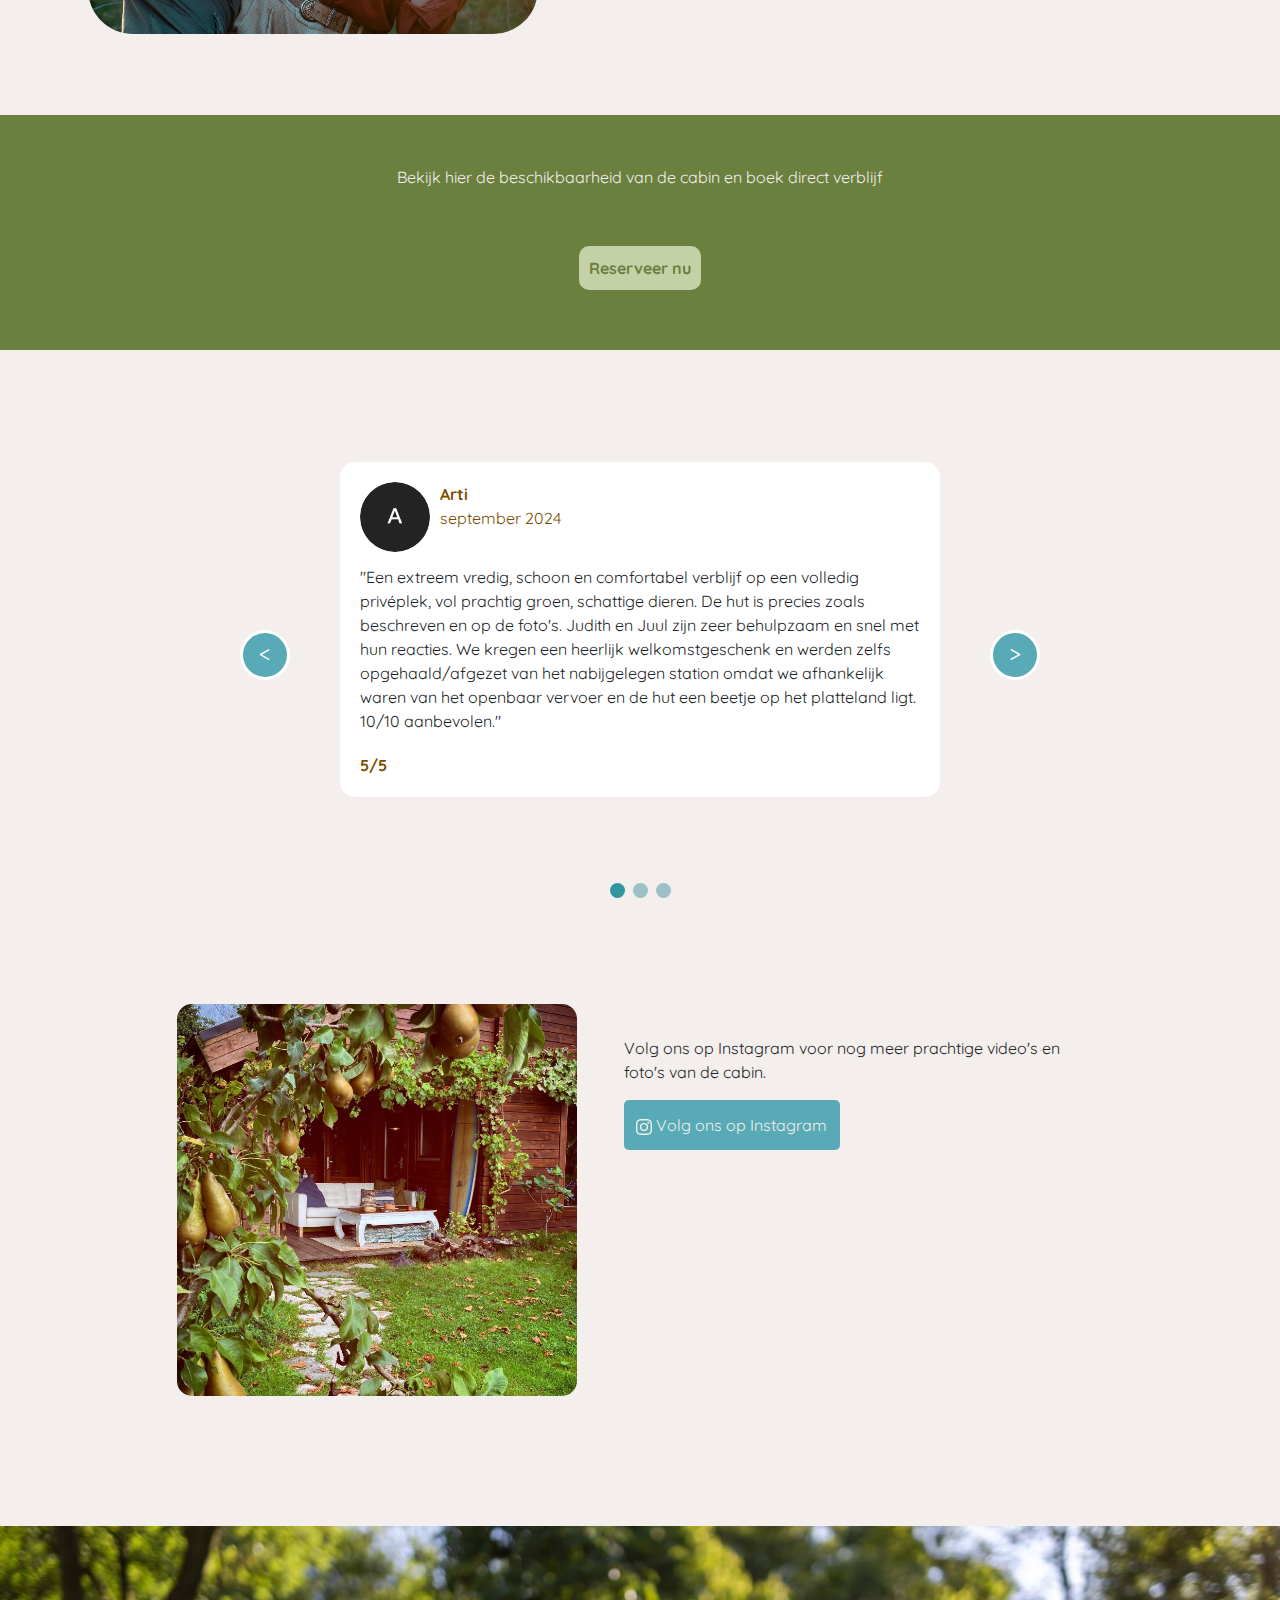
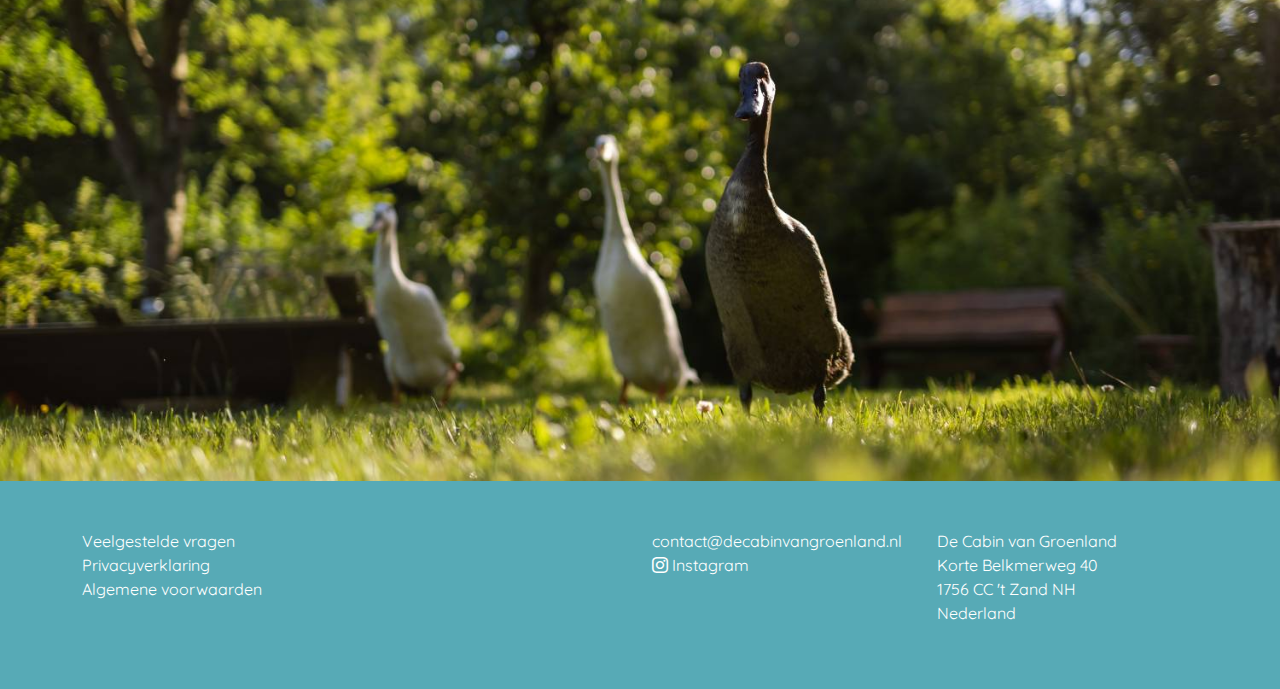
==== commit 52189712: "new photos" ====
--- a/index.html
+++ b/index.html
@@ -80,11 +80,13 @@
 
     </div>
      
-    <!-- De omgeving -->
-
-    <div id="omgeving" class="block-center">
+    <!-- De omgeving (over class overgenomen)-->
+
+    <div id="over" class="block-left">
 
         <h1>De omgeving</h1>
+
+        <div class="wrapper">
 
         <div class="block-text">
             <p>De Cabin is te vinden in de weidse en uitgestrekte Kop van Noord-Holland. Het is een authentiek stukje Nederland met vele kilometers wandel- en fietsroutes door polders, langs kusten, over dijken, door bossen en duinen. De Noordzee is op slechts 7,5 km afstand om heerlijk te ontspannen. Ontdek het historische en bruisende Schagen, het nautische en maritieme Den Helder, of maak de oversteek met de veerboot voor een dagje Texel. Voor zowel rustzoekers als de actieve toerist is er van alles te ontdekken en beleven!</p>
@@ -94,6 +96,18 @@
         </div>
 
         <div class="block-img">
+            <img src="images/foto29.jpg">
+        </div>
+
+        </div>
+
+    </div>
+
+    <!-- divider image de omgeving -->
+
+    <div id="omgeving" class="block-center">
+
+        <div class="block-img">
             <img src="images/groenland2b.jpg">
         </div>
 
@@ -106,6 +120,10 @@
         <h1>Over ons</h1>
 
         <div class="wrapper">
+
+            <div class="block-img">
+                <img src="images/juudjuul.jpg">
+            </div>
 
         <div class="block-text">
             <p>In 2020 zijn wij, Judith en Juul (weer) op het erf van Groenland gaan wonen en zijn we begonnen met het realiseren van de Cabin. Een authentieke plek op het historische familie-erf waar rust, ruimte, creativiteit en inspiratie samenkomen. Voor Judith een plek die altijd haar veilige thuishaven is geweest met veel jeugdherinneringen, voor Juul een nieuw avontuur om gezamenlijke ideeën te realiseren en te delen met anderen.</p>
@@ -115,11 +133,6 @@
             
             <a href="contact.html"><button class="btn-link">Contact</button></a>
 
-        </div>
-
-
-        <div class="block-img">
-            <img src="images/juudjuul.jpg">
         </div>
 
         </div>
--- a/styles.css
+++ b/styles.css
@@ -671,6 +671,25 @@
     margin-bottom: 70px;
 }
 
+#fotocarousel {
+    margin-bottom: 30px;
+}
+
+#cabinhr {
+    margin-top: 100px;
+}
+
+.fade {
+    animation-name: fade;
+    animation-duration: 1.5s;
+  }
+  
+  @keyframes fade {
+    from {opacity: .4}
+    to {opacity: 1}
+  }
+
+
 /* losse pagina: erfgoed */
 
 #erfgoed {
@@ -712,6 +731,12 @@
 
 #omgeving-1 h2 {
     padding-top: 0px;
+}
+
+.veld img {
+height: 350px;
+object-fit: cover;
+background-color: red;
 }
 
 #omgeving-2 {
@@ -901,6 +926,10 @@
         height: 600px;
     }
 
+    #fotocarousel {
+        height: 350px;
+    }
+
     #slider {
         width: 400px;
     }
@@ -911,6 +940,10 @@
 
     .review-card {
     height: 515px;
+    }
+
+    #fotocarousel .review-card {
+        height: auto;
     }
 
     .accordion {
@@ -1121,6 +1154,11 @@
         height: 800px;
     }
 
+    #fotocarousel {
+        width: 350px;
+        height: 250px;
+    }
+
     #slider {
         width: 250px;
     }
@@ -1143,6 +1181,10 @@
     height: 715px;
     }
 
+    #fotocarousel .review-card {
+        height: auto;
+    }
+
     .accordion {
         width: 300px;
     }
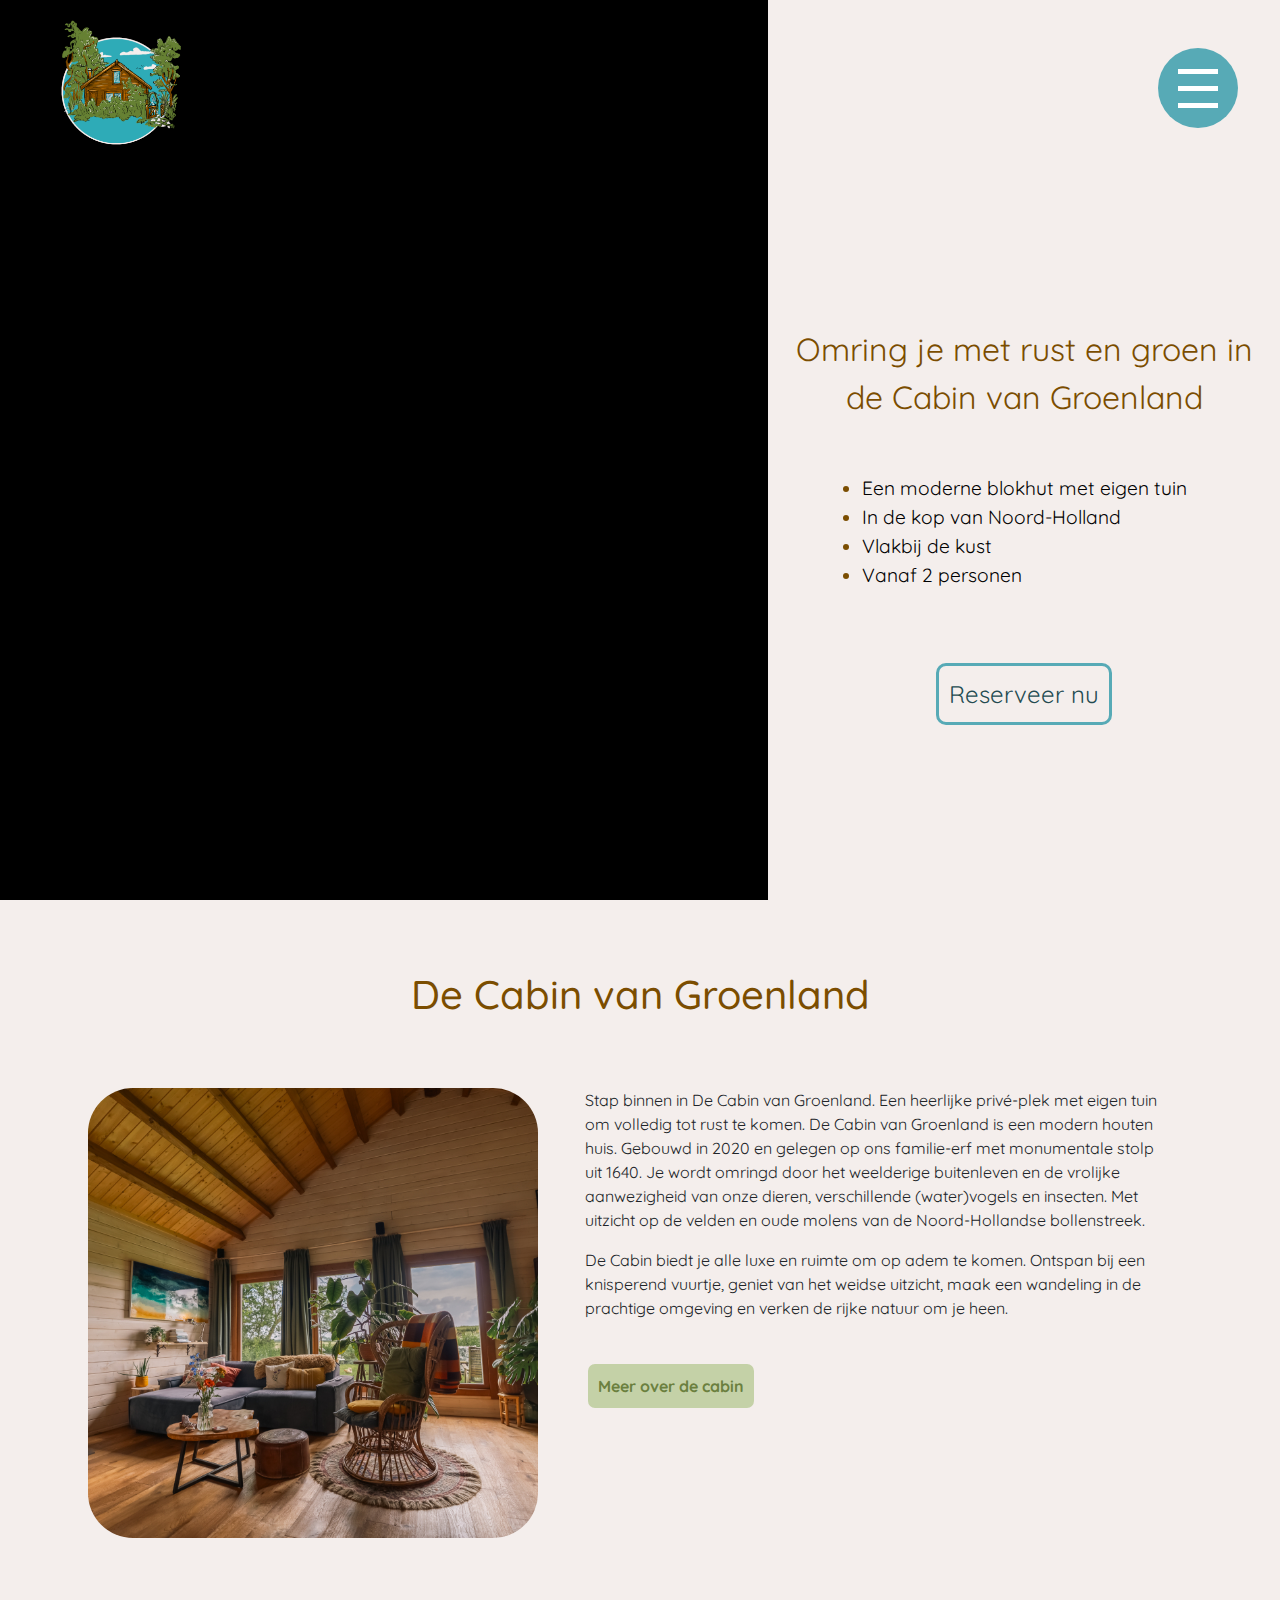
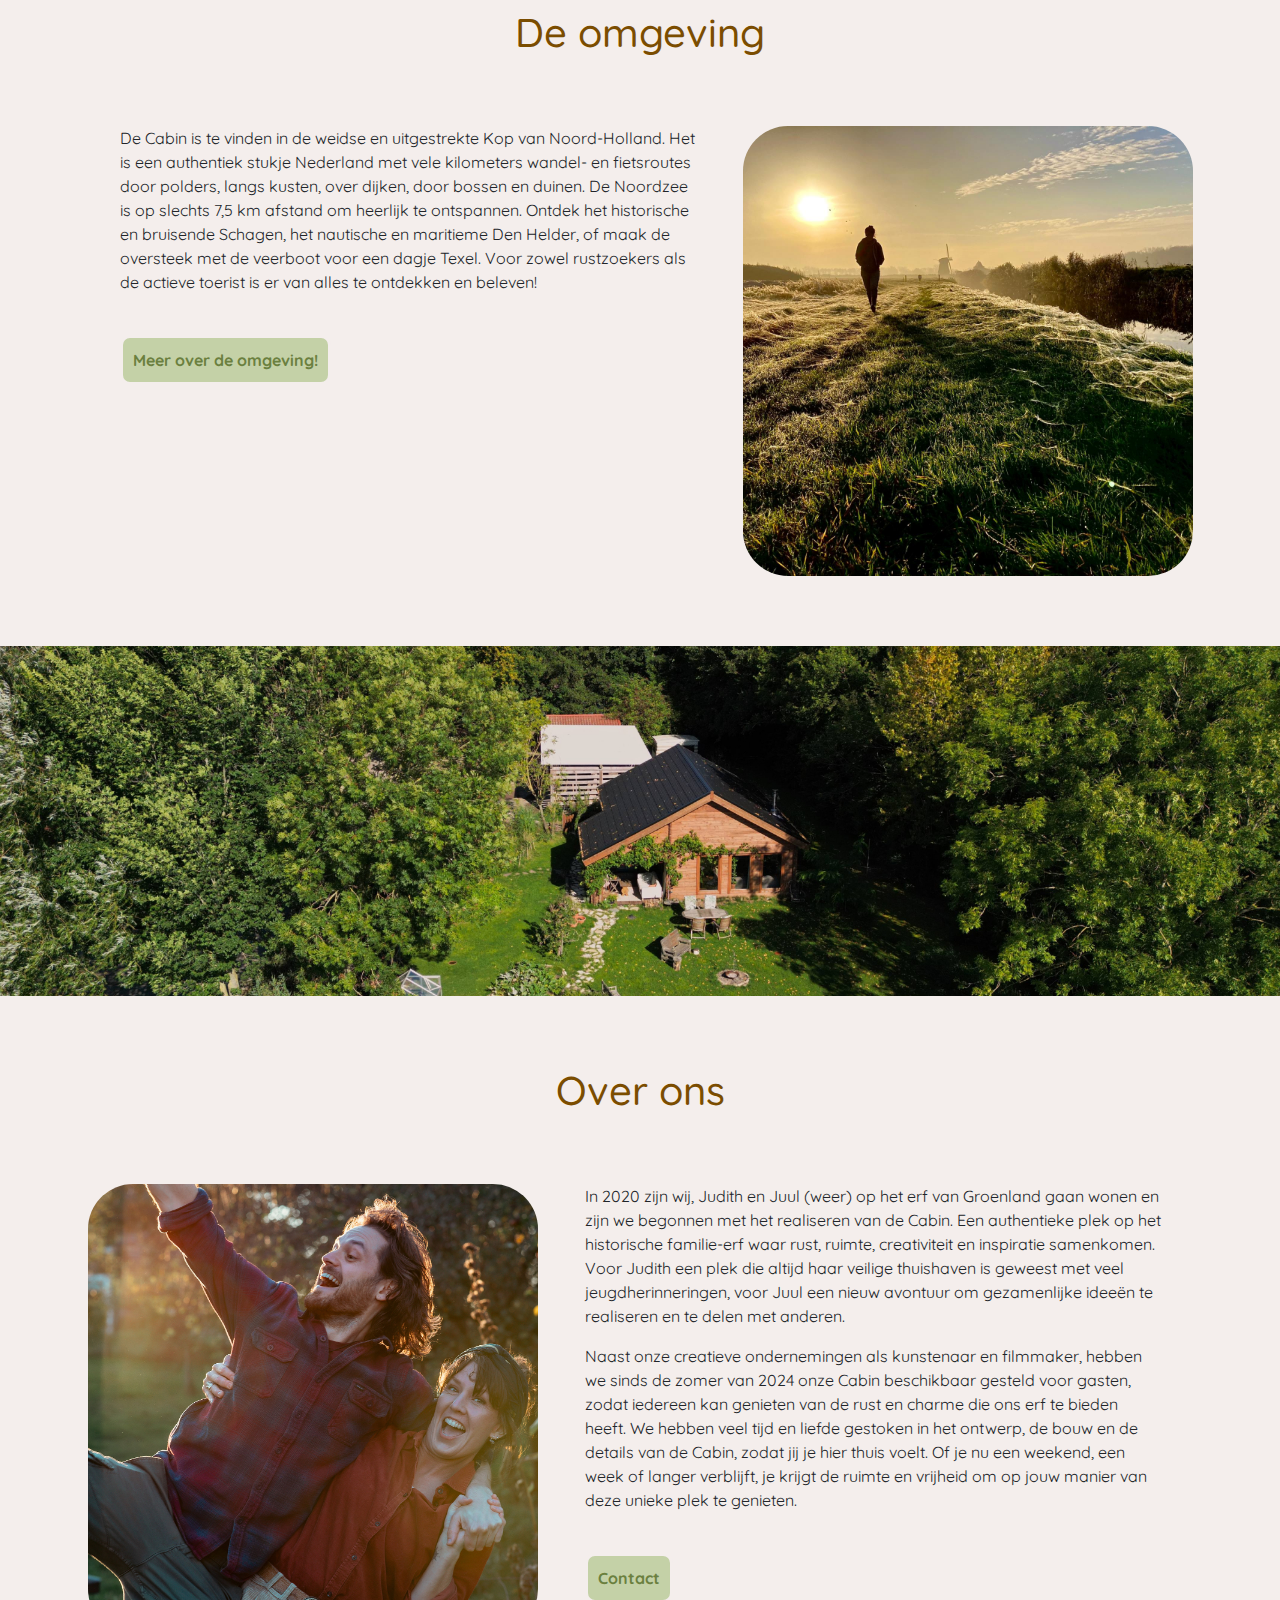
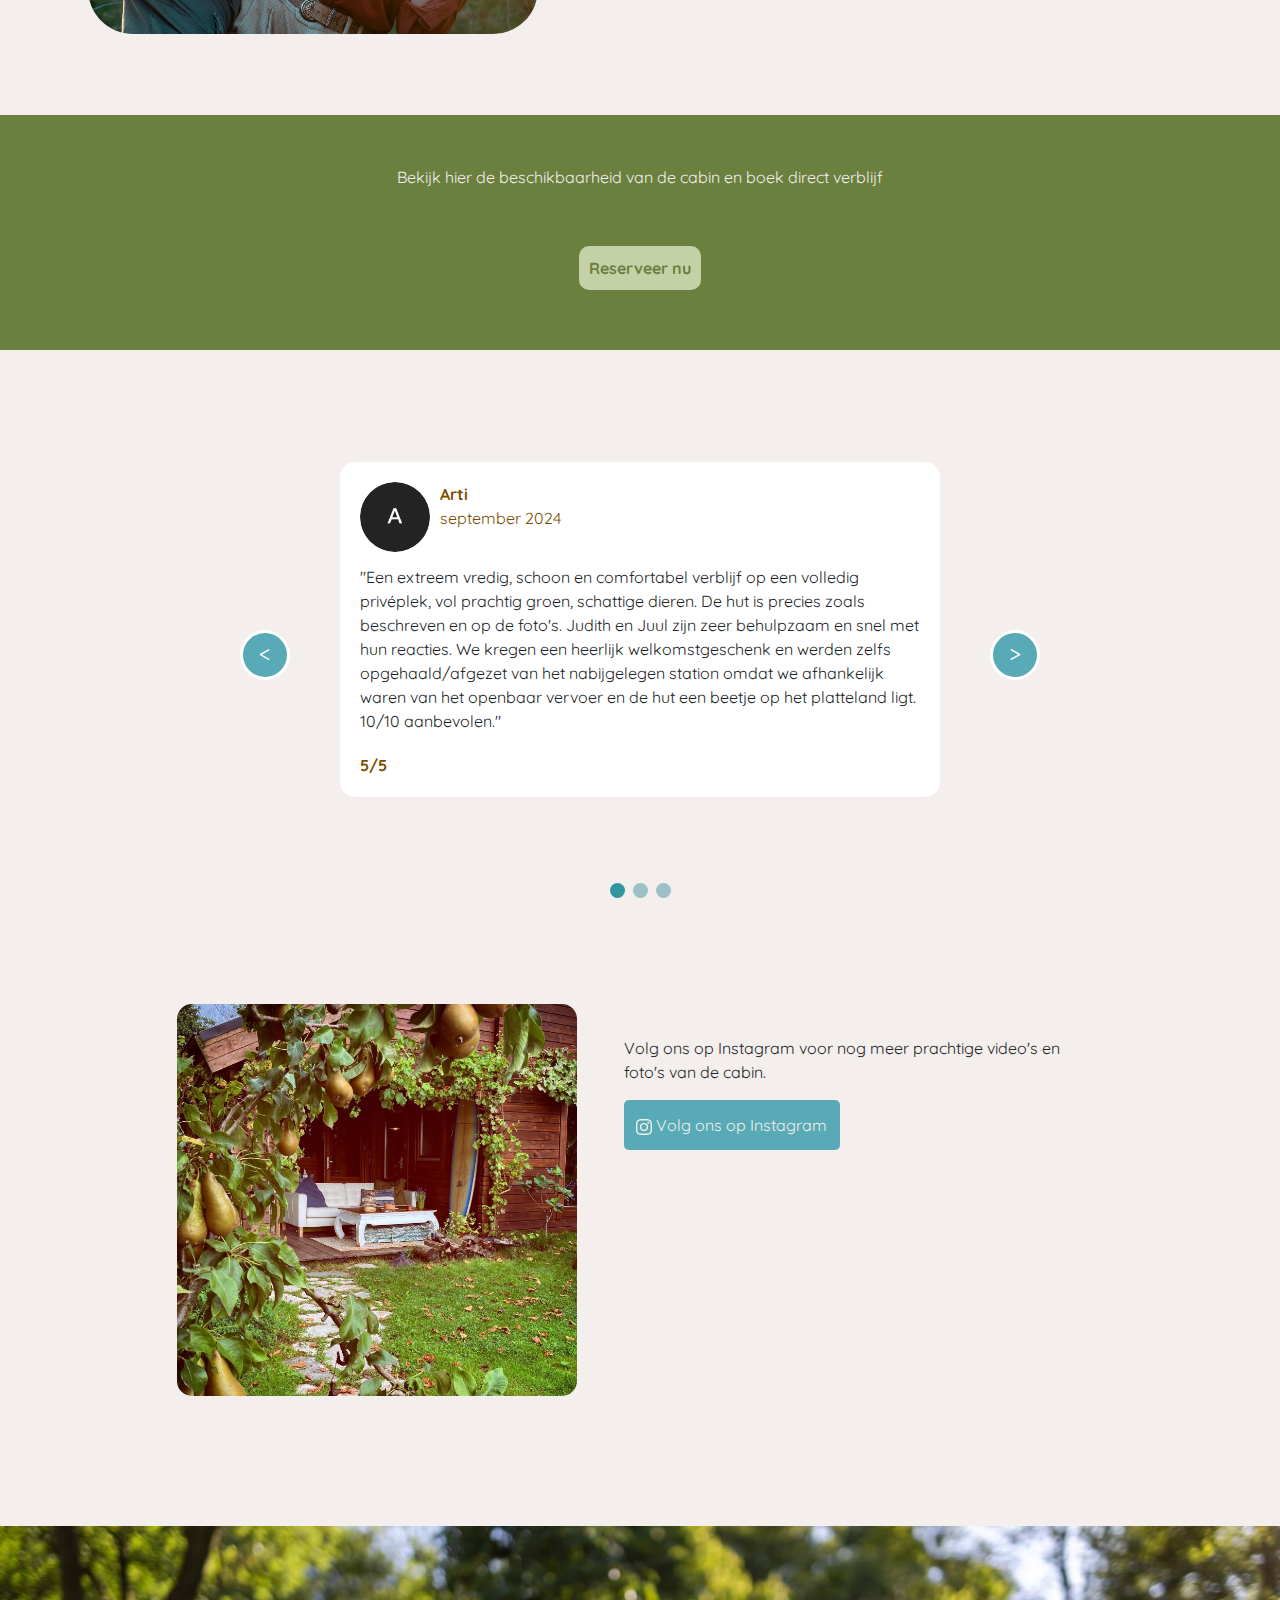
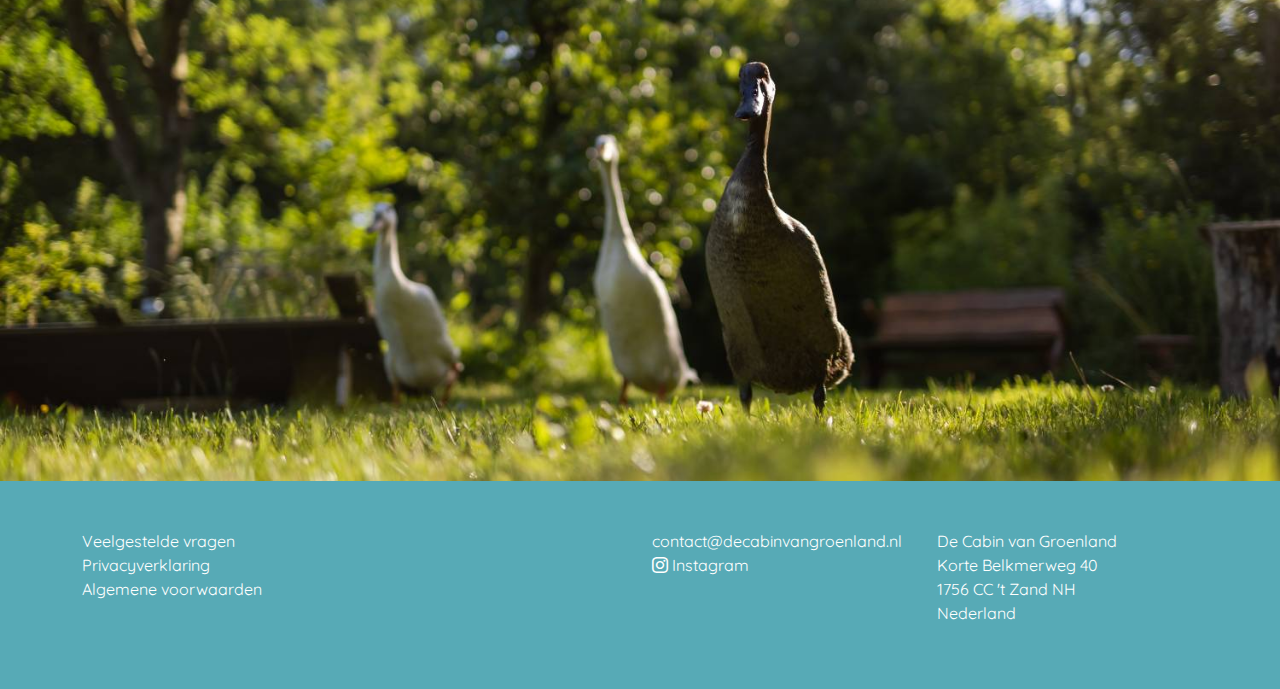
==== commit c505e5f3: "sjaidkslajd" ====
--- a/index.html
+++ b/index.html
@@ -96,7 +96,7 @@
         </div>
 
         <div class="block-img">
-            <img src="images/foto29.jpg">
+            <img src="images/foto29.JPG">
         </div>
 
         </div>
--- a/styles.css
+++ b/styles.css
@@ -1154,11 +1154,6 @@
         height: 800px;
     }
 
-    #fotocarousel {
-        width: 350px;
-        height: 250px;
-    }
-
     #slider {
         width: 250px;
     }
@@ -1166,6 +1161,7 @@
     .slide {
         width: 250px;
     }
+
 
     .prev, .next {
     width: 20px;
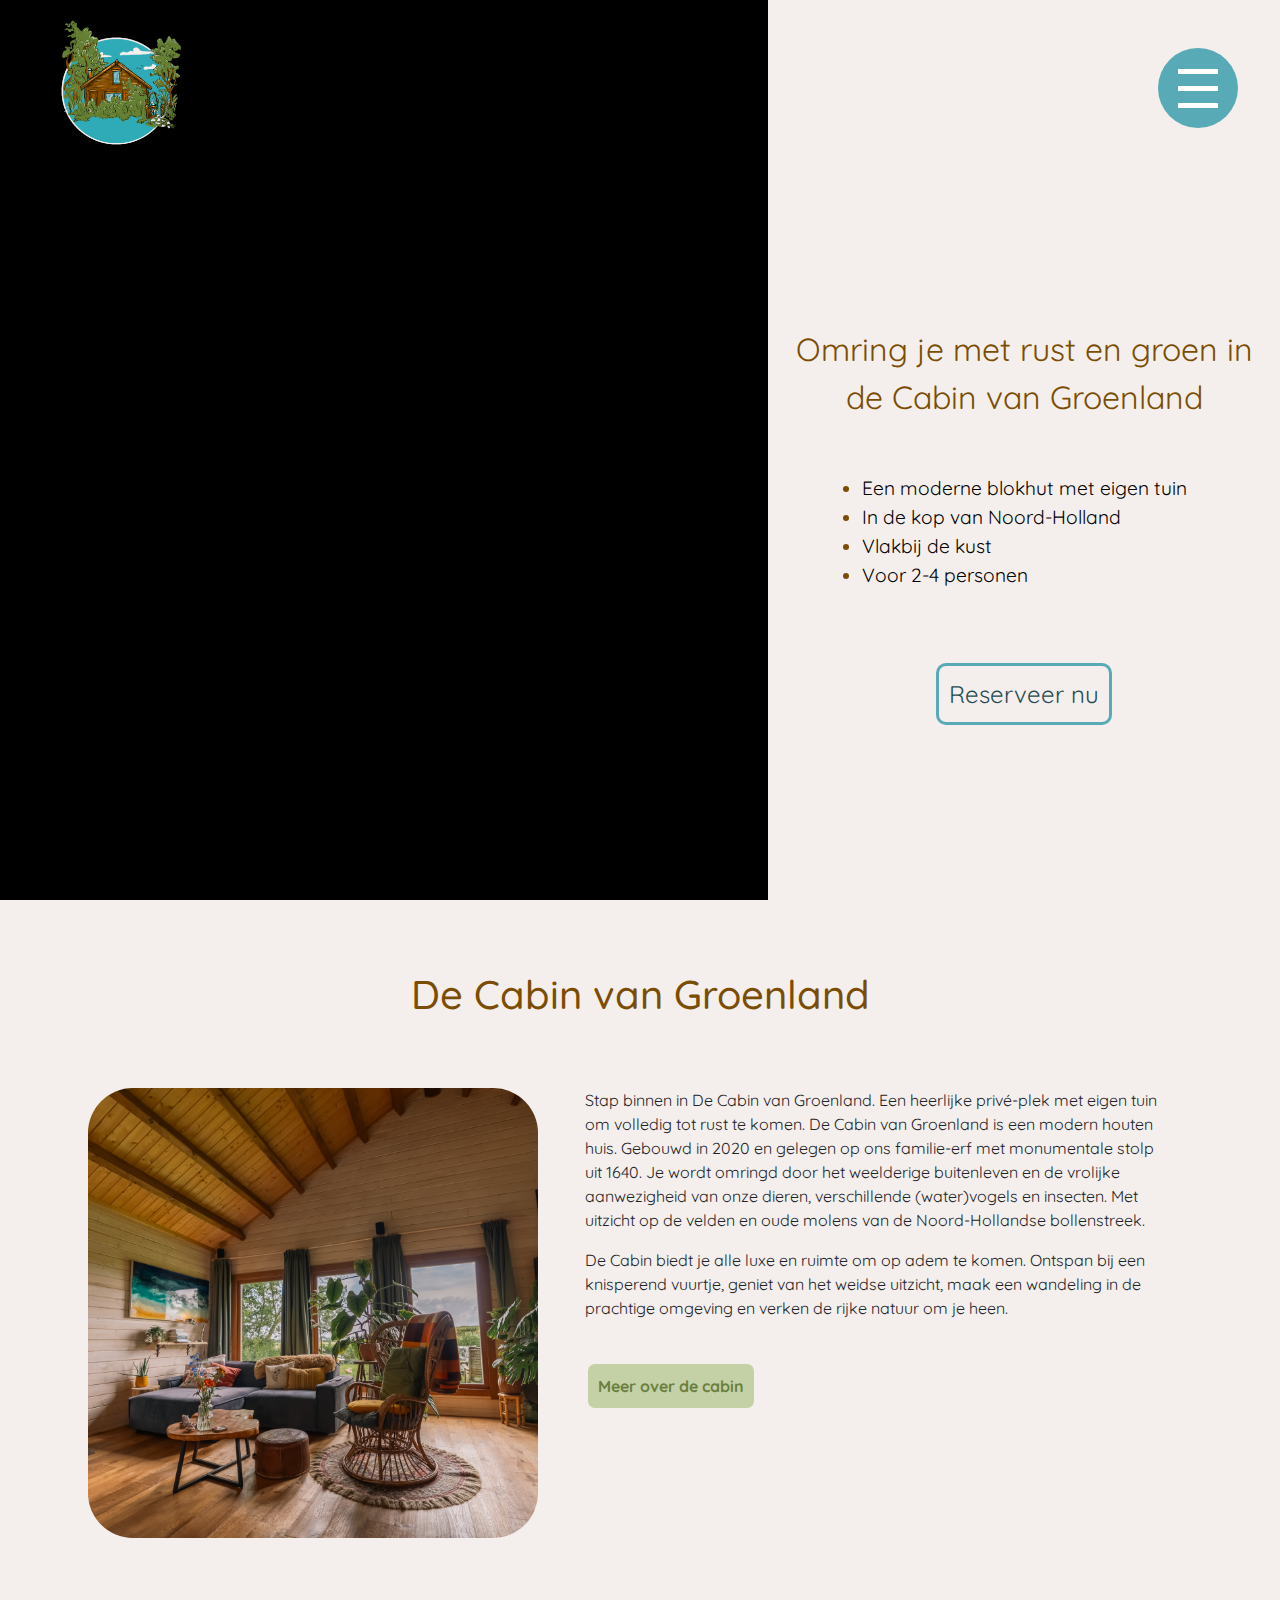
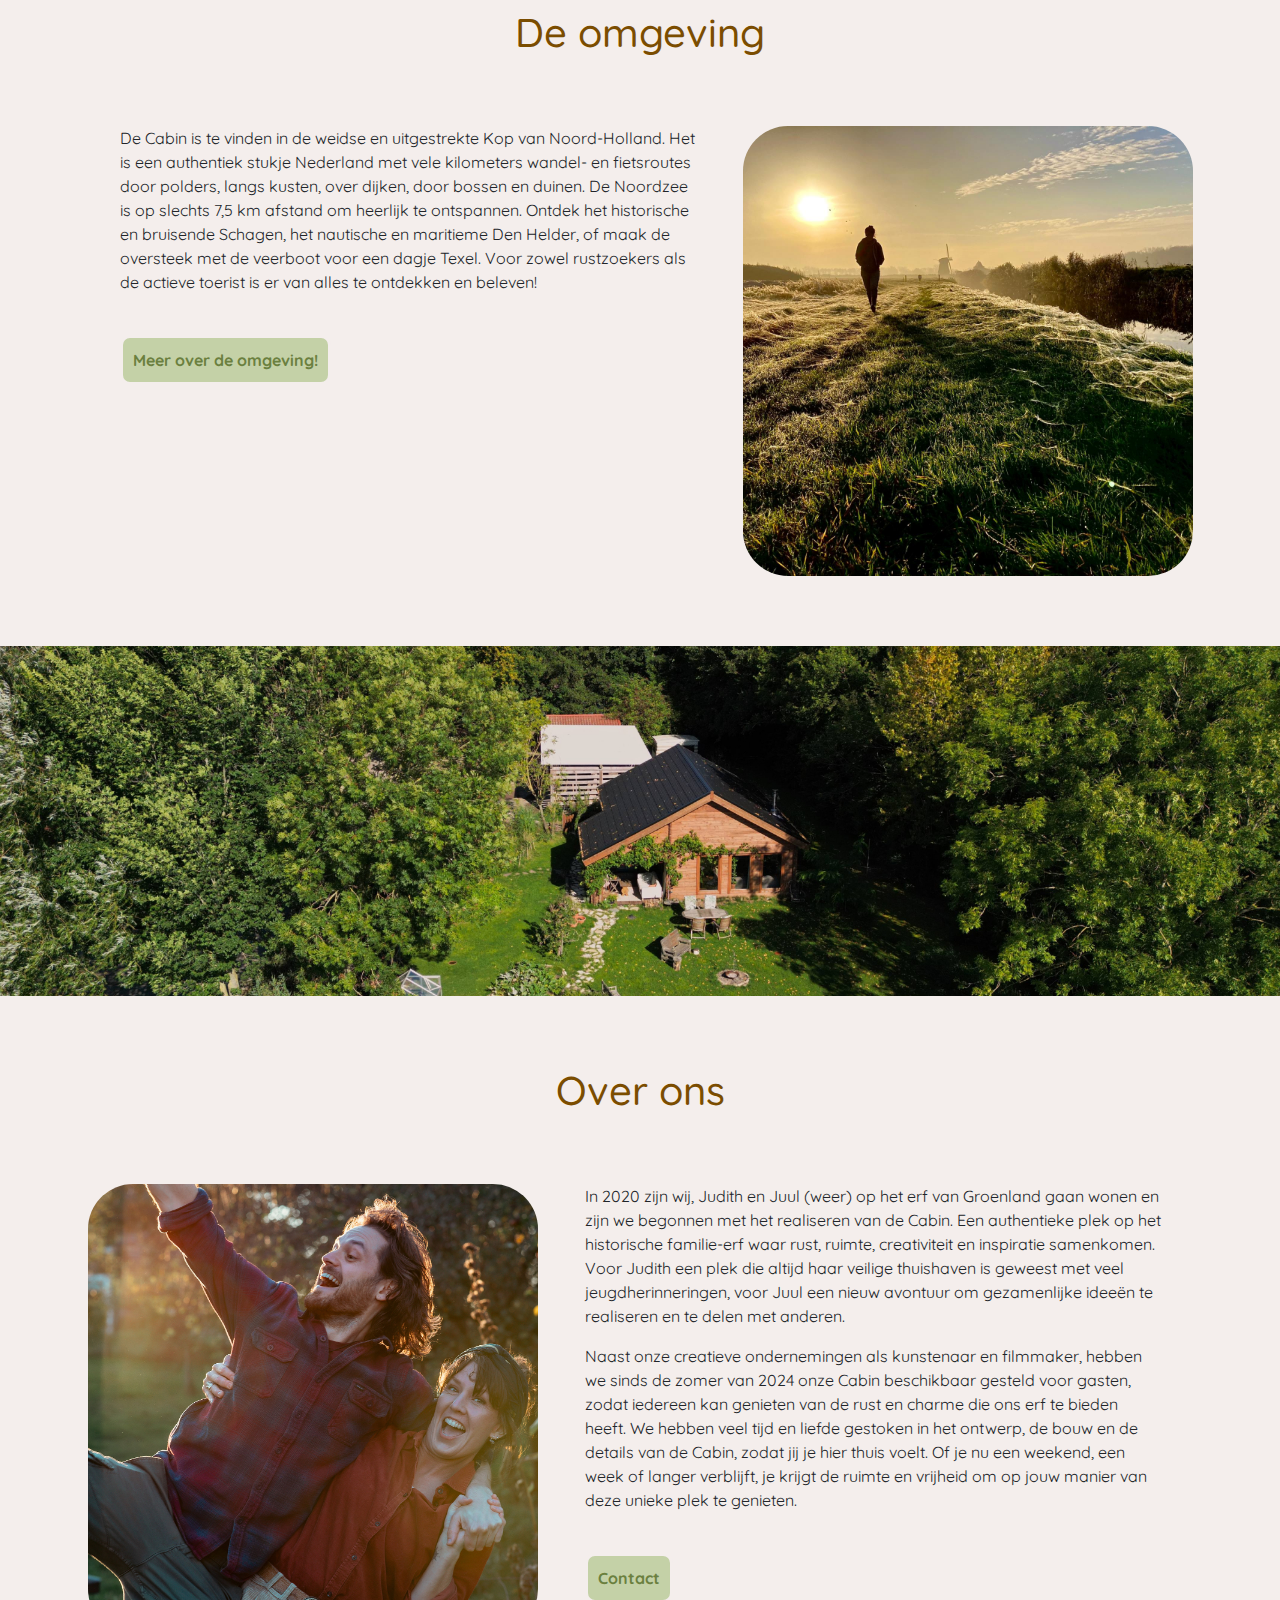
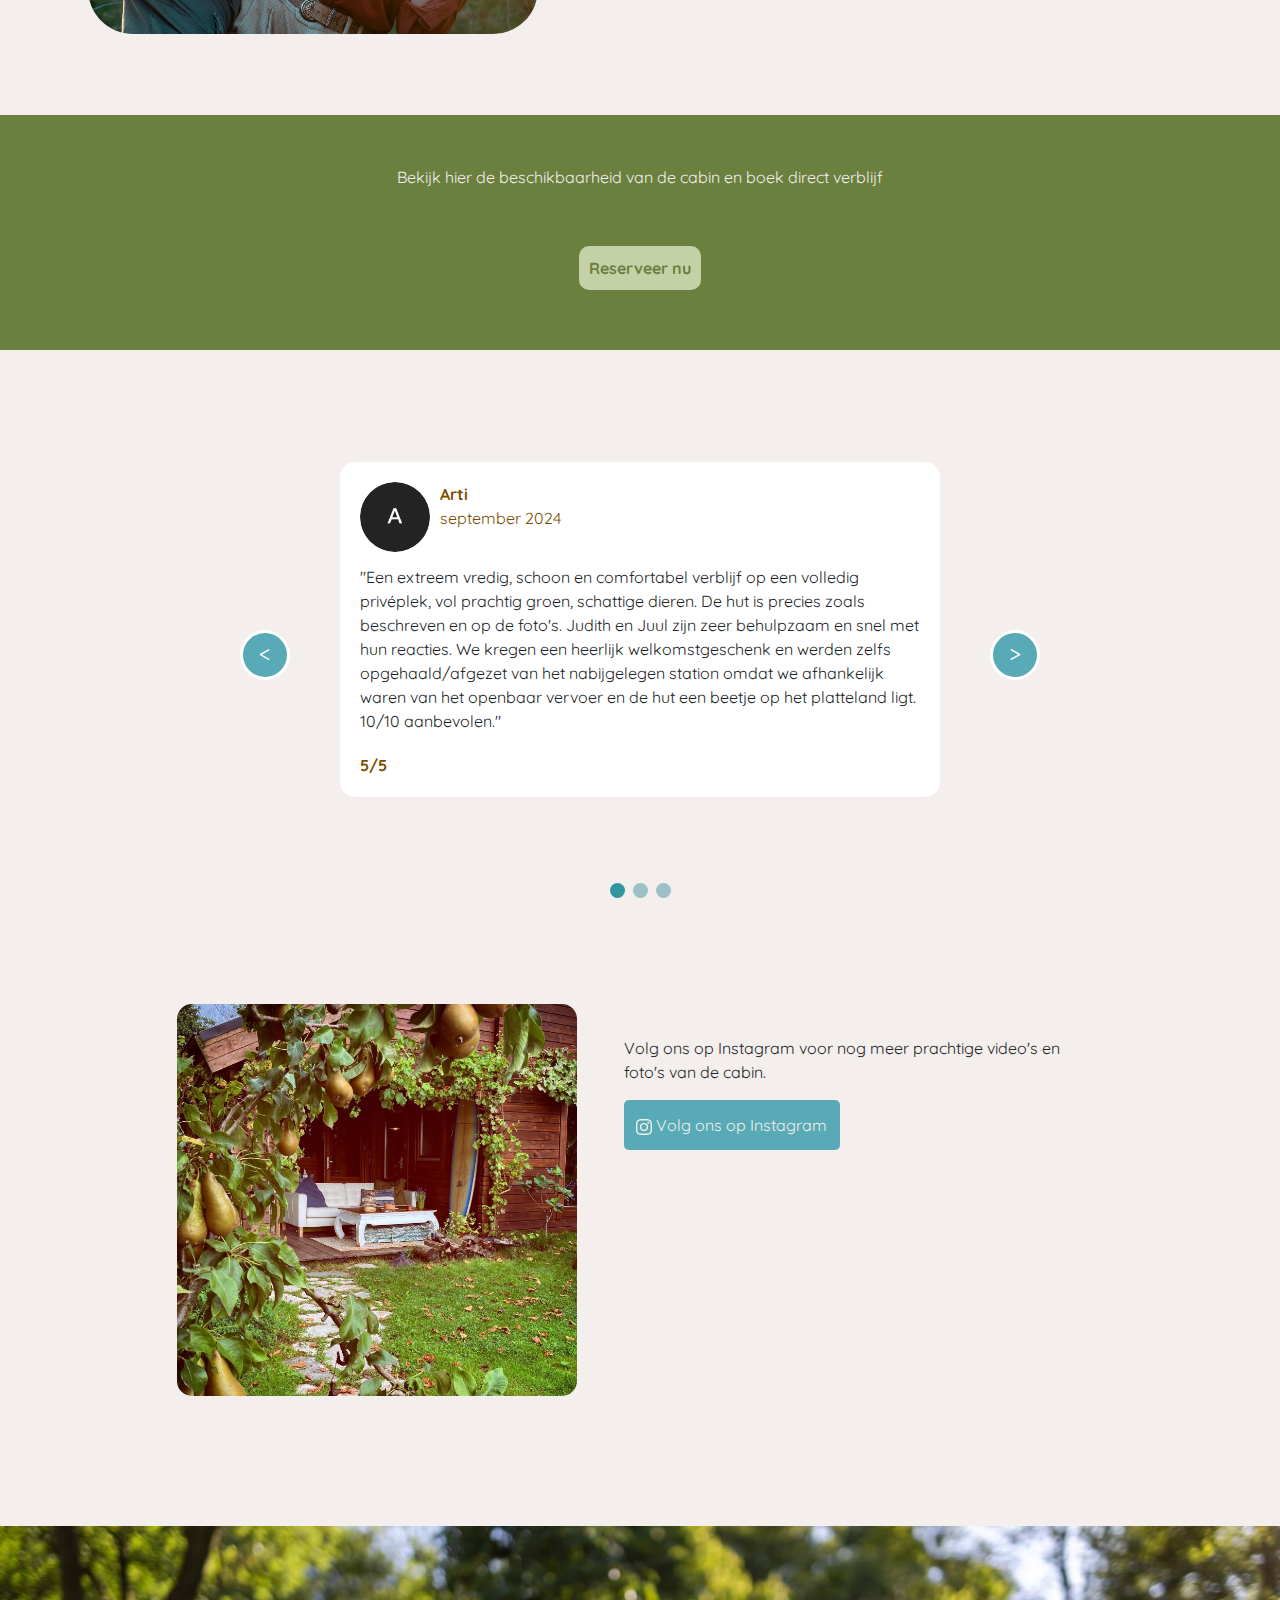
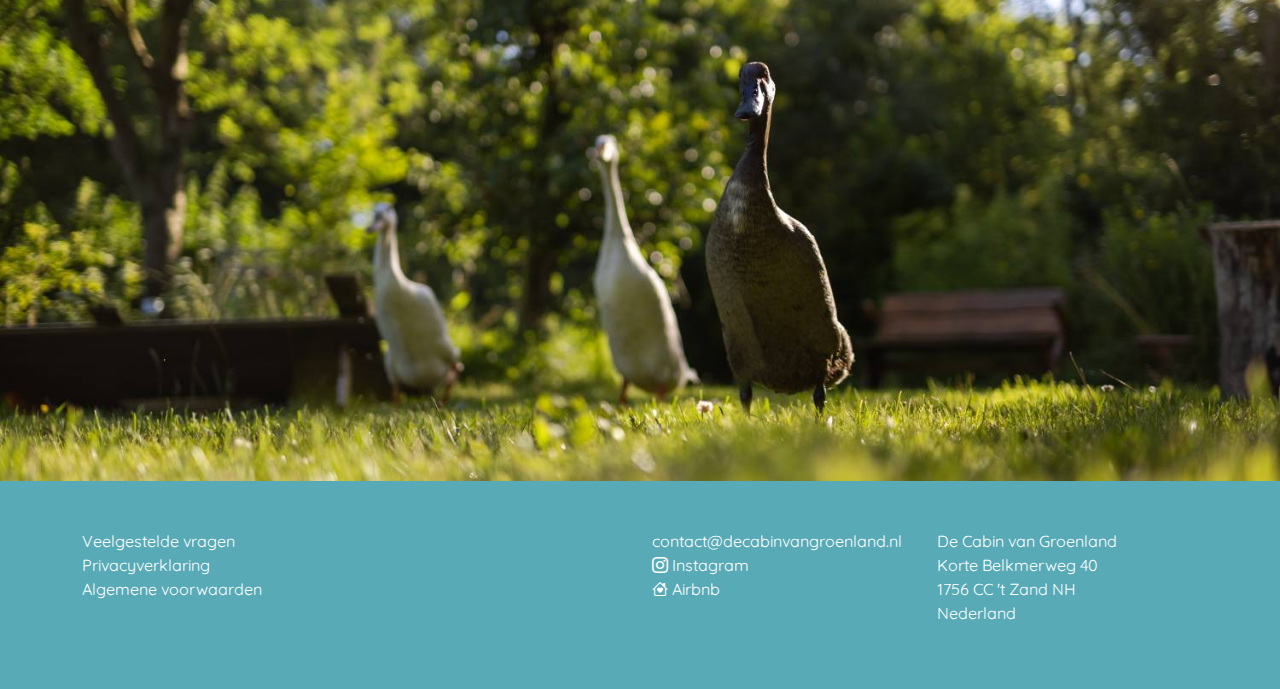
==== commit 977d5633: "added airbnb to footer" ====
--- a/index.html
+++ b/index.html
@@ -21,6 +21,13 @@
         <link rel="icon" href="images/favicon64.png" sizes="64x64" type="image/png">
         <link rel="apple-touch-icon" href="images/favicon180.png">
         <link rel="icon" href="images/favicon192.png" sizes="192x192" type="image/png">
+
+        <!-- Open Graph Metadata -->
+        <meta property="og:title" content="De Cabin van Groenland">
+        <meta property="og:description" content="Omring je met rust en groen in de Cabin van Groenland">
+        <meta property="og:image" content="https://marmarloesloes.github.io/cabin/images/shareimg.jpg">
+        <meta property="og:url" content="https://marmarloesloes.github.io/cabin/">
+        <meta property="og:type" content="website">
     
 </head>
 <body>
@@ -48,7 +55,7 @@
                 <li><span>Een moderne blokhut met eigen tuin</span></li>
                 <li><span>In de kop van Noord-Holland</span></li>
                 <li><span>Vlakbij de kust</span></li>
-                <li><span>Vanaf 2 personen</span></li>
+                <li><span>Voor 2-4 personen</span></li>
             </ul>
 
         </div>
--- a/styles.css
+++ b/styles.css
@@ -637,7 +637,7 @@
 .voorzieningen {
     background-color: #6B803F;
     margin-top: 70px;
-    margin-bottom: 100px;
+    margin-bottom: 50px;
     padding-top: 60px;
     padding-bottom: 30px;
 }
@@ -660,7 +660,6 @@
 .block-img-big {
     display: flex;
     justify-content: center;
-    margin-top: 40px;
 }
 
 .block-img-big img {
@@ -668,15 +667,25 @@
     height: auto;
     max-width: 800px;
     border-radius: 15px;
-    margin-bottom: 70px;
+    margin-top: 50px;
 }
 
 #fotocarousel {
     margin-bottom: 30px;
 }
 
-#cabinhr {
+#cabinfotos {
+    display: none;
+}
+
+#cabinhr, #erfgoedhr, #omgevinghr {
     margin-top: 100px;
+}
+
+.beschrijving {
+    margin-right: auto;
+    margin-left: 15%;
+    margin-top: 5px;
 }
 
 .fade {
@@ -726,22 +735,13 @@
 
 #omgeving-1 {
     margin-top: 100px;
-    margin-bottom: 80px;
+    margin-bottom: 100px;
 }
 
 #omgeving-1 h2 {
     padding-top: 0px;
 }
 
-.veld img {
-height: 350px;
-object-fit: cover;
-background-color: red;
-}
-
-#omgeving-2 {
-    margin-bottom: 70px;
-}
 
 #omgeving-2 a {
     color: #7B4D00;
@@ -749,6 +749,12 @@
 
  #omgeving-2 a:hover {
     color: #D07F00;
+}
+
+.veld img {
+    width: 100dvw;
+    height: 350px;
+    object-fit: cover;
 }
 
 /* losse pagina: privacy */
@@ -1162,6 +1168,13 @@
         width: 250px;
     }
 
+    .block-fotocarousel, .cabin-dots {
+        display: none;
+    }
+
+    #cabinfotos {
+        display: flex;
+    }
 
     .prev, .next {
     width: 20px;
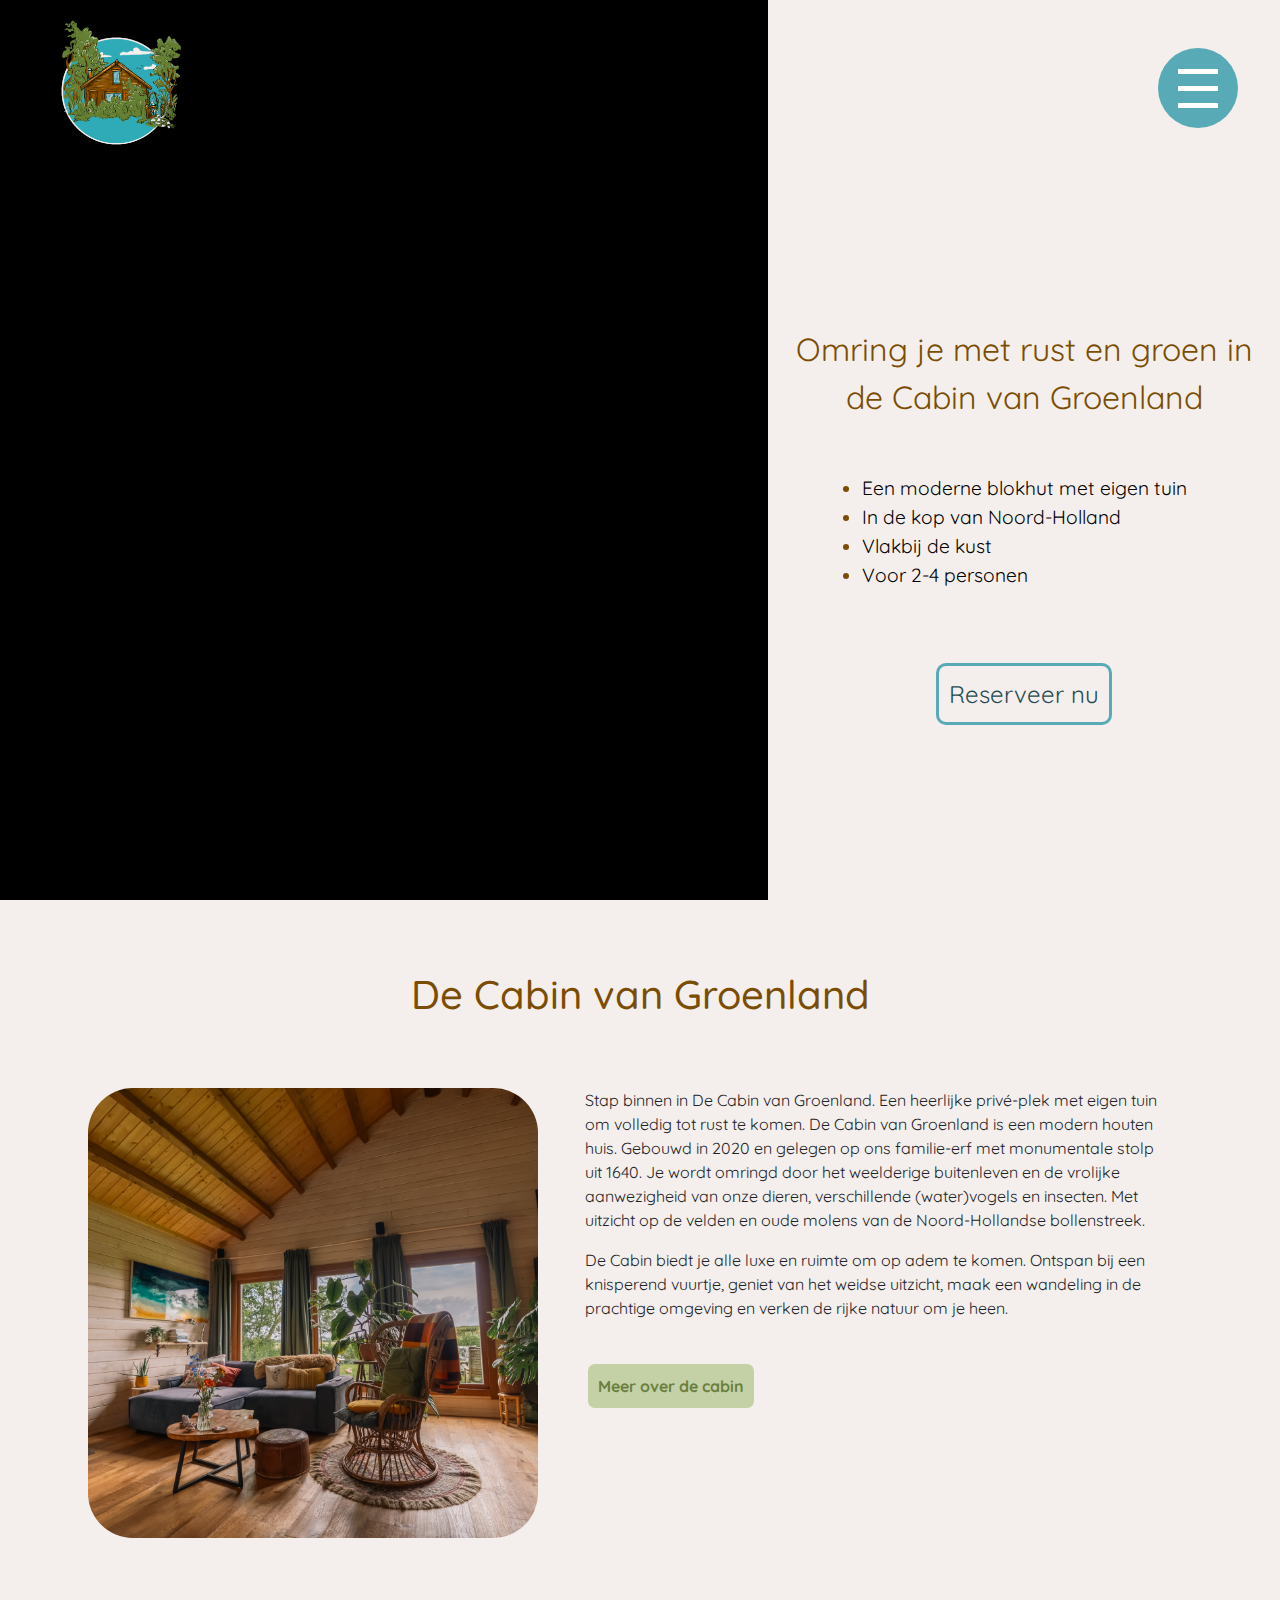
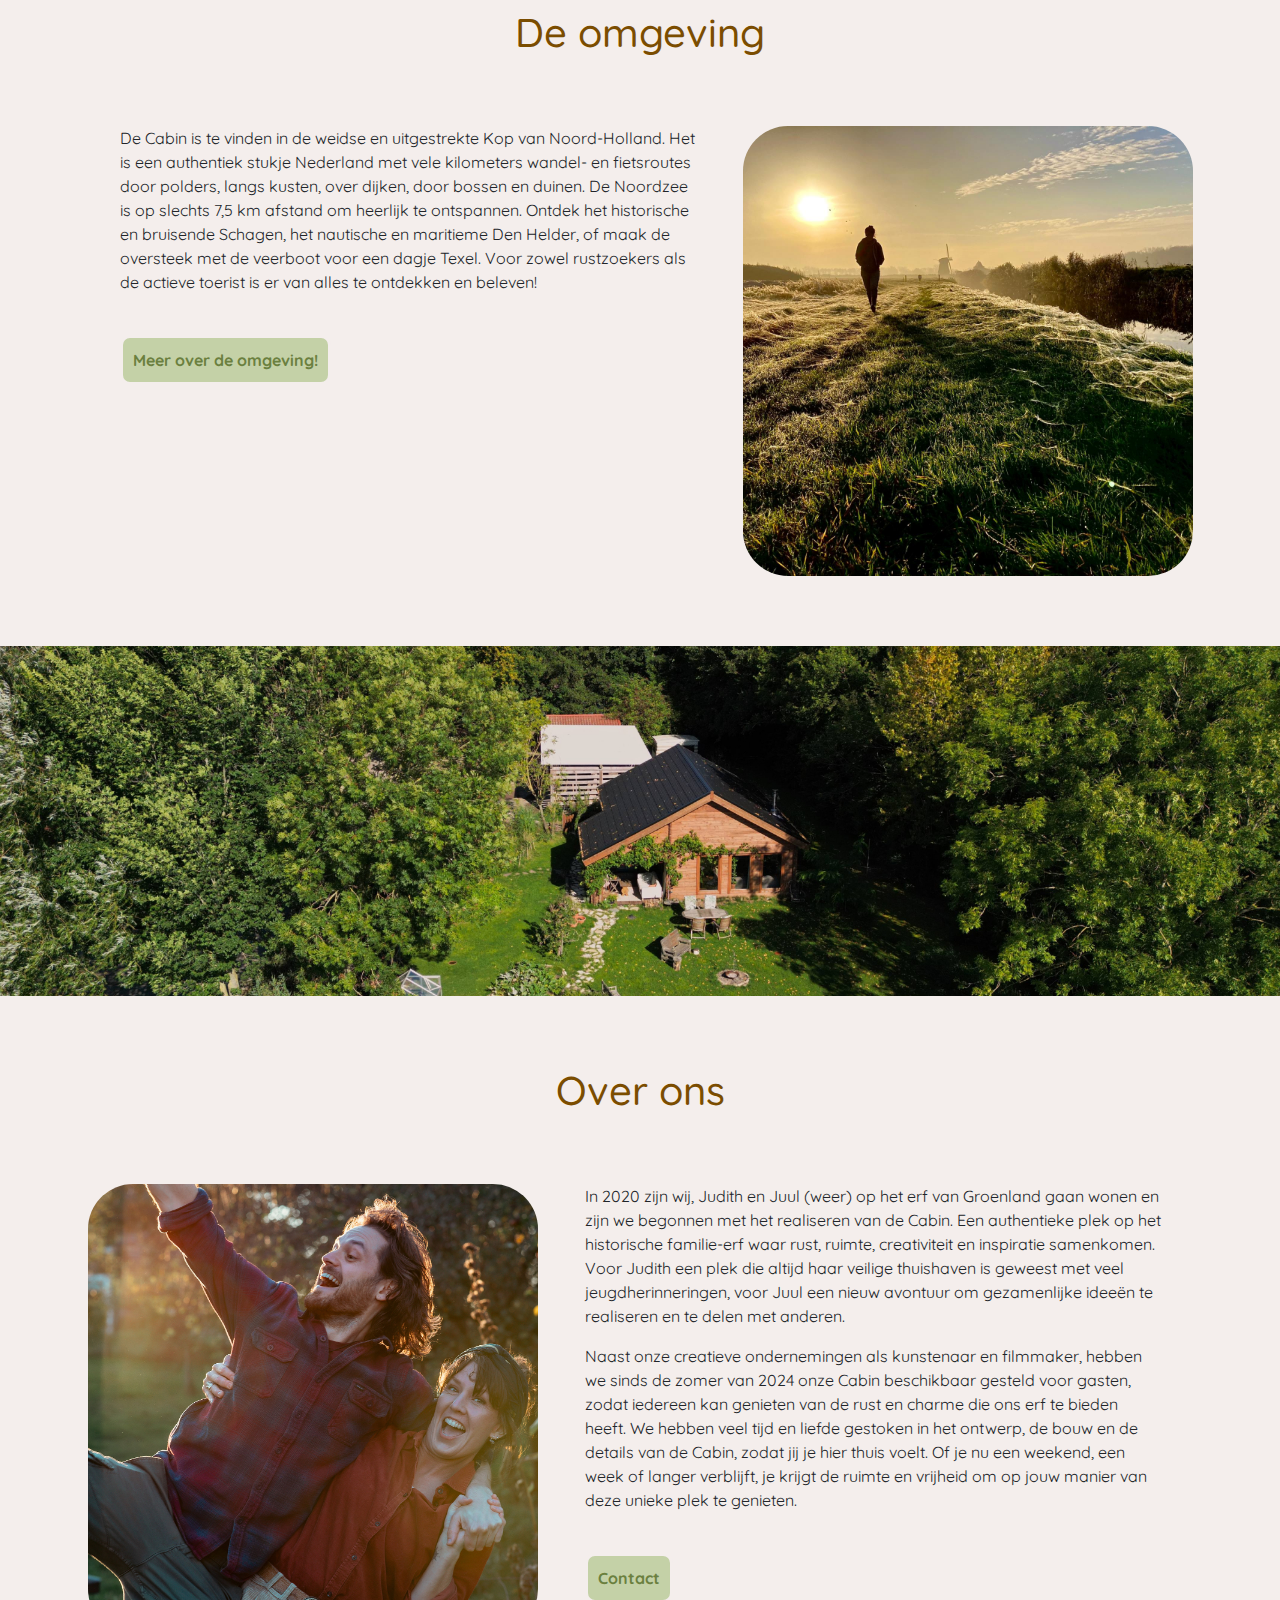
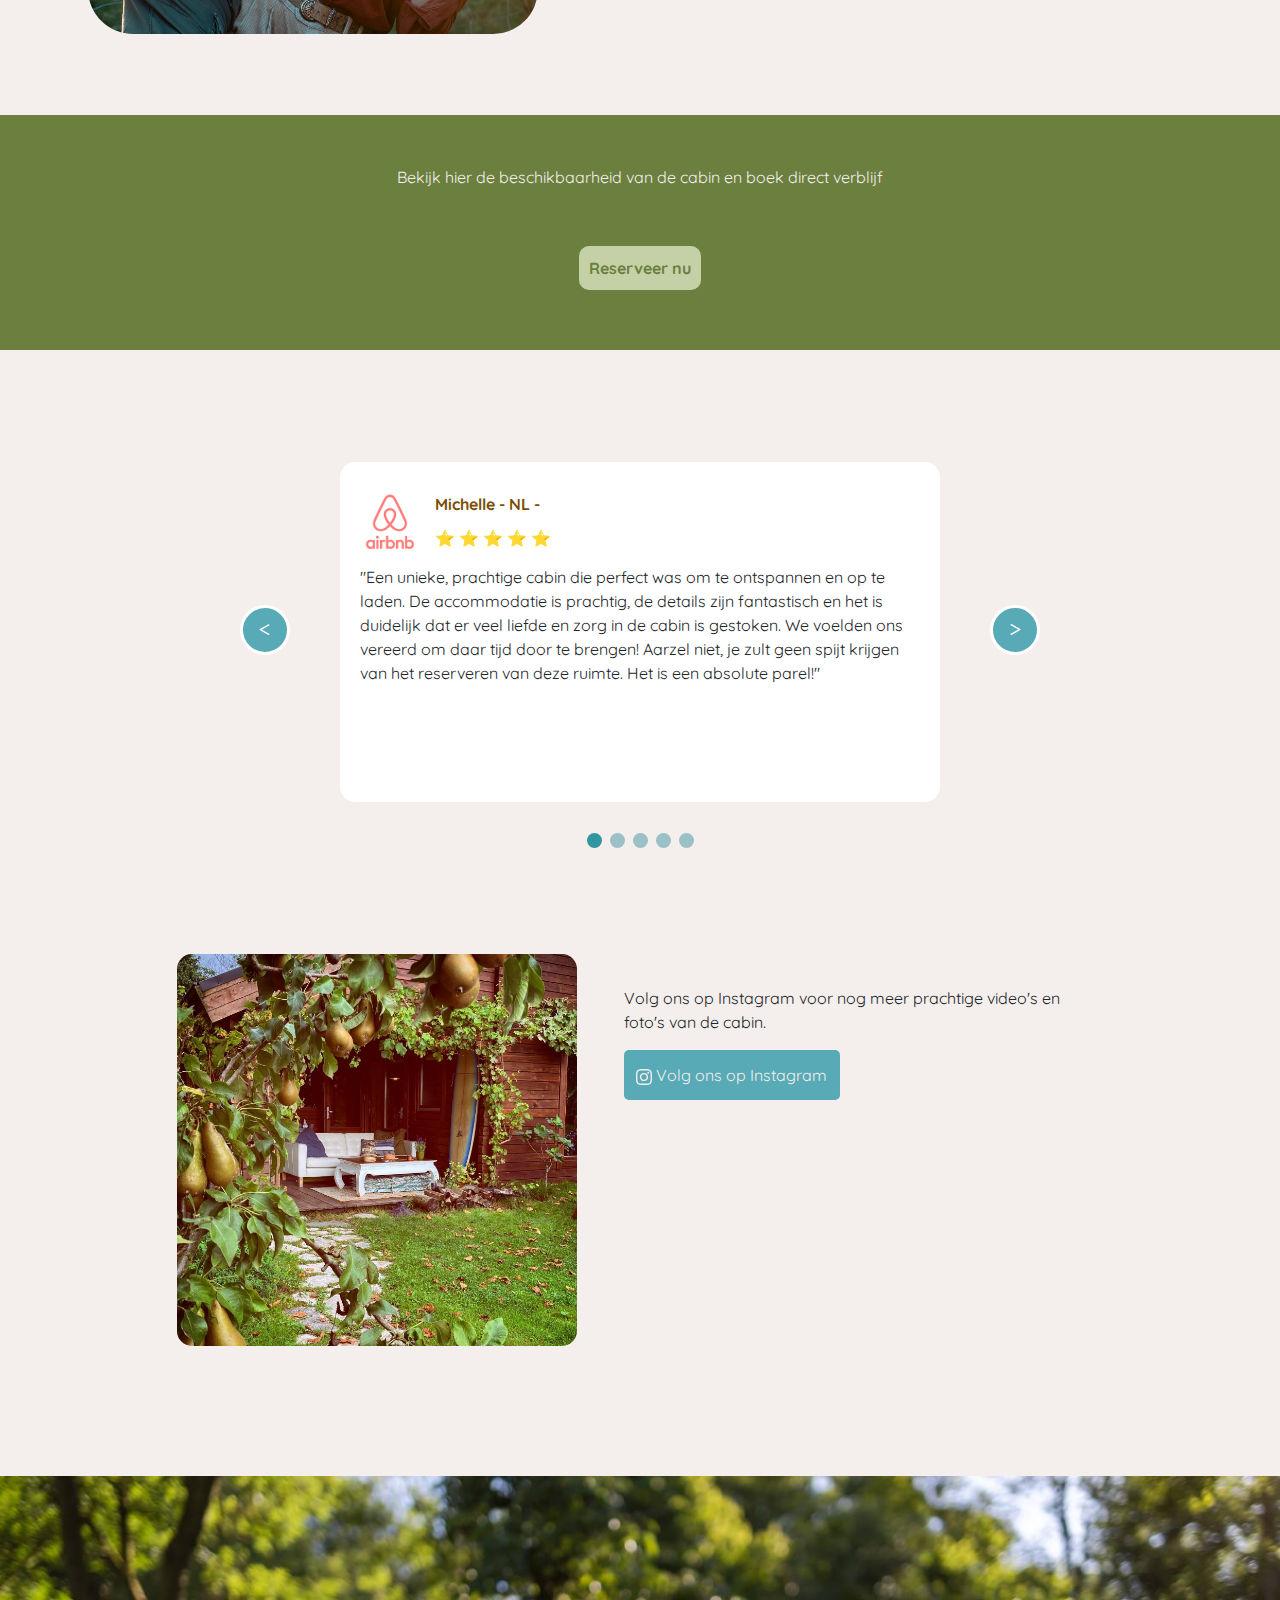
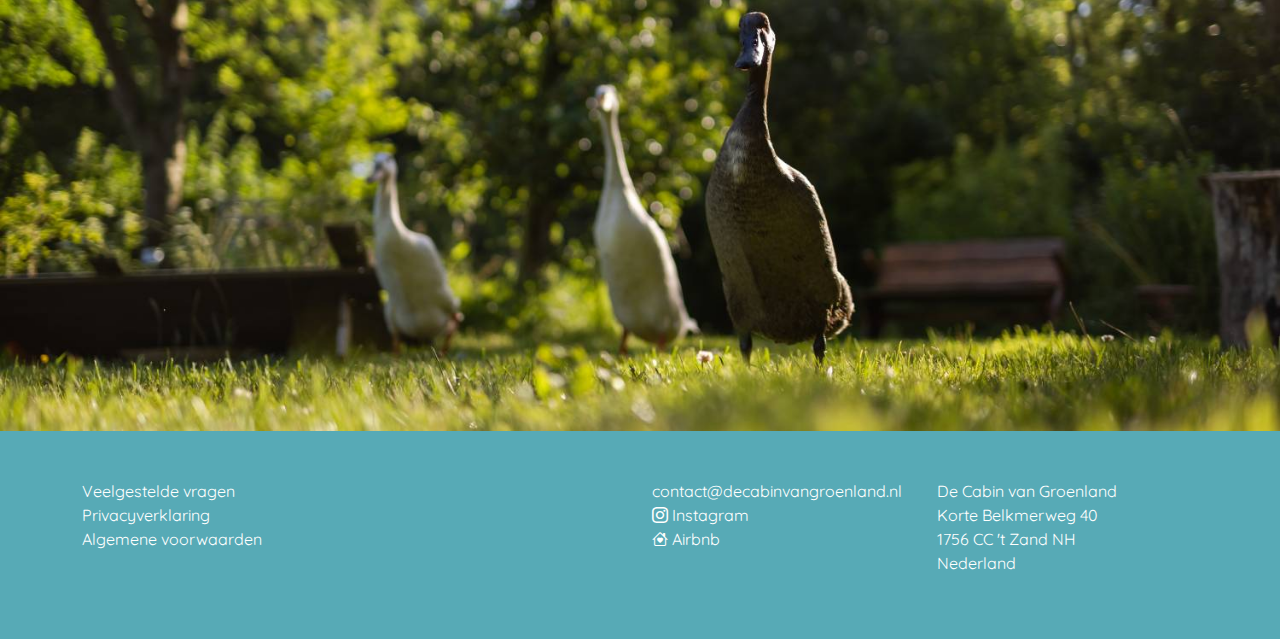
==== commit f9266d48: "update text cabin" ====
--- a/index.html
+++ b/index.html
@@ -174,42 +174,89 @@
         <!-- first slide -->
         <div class="slide active">
            <div class="review-card">
-            <div class="review-pic"><img src="images/airbnb1.jpg"></div>
-            <div class="review-name">Arti</div>
-            <div class="review-date">september 2024</div>
+            <div class="review-pic"><img src="images/airbnb.png"></div>
+            <div class="review-name">Michelle - NL -</div>
+            <div class="review-rating">&#11088 &#11088 &#11088 &#11088 &#11088</div>
+
             <div class="review-text">
-                "Een extreem vredig, schoon en comfortabel verblijf op een volledig privéplek, vol prachtig groen, schattige dieren. De hut is precies zoals beschreven en op de foto's. Judith en Juul zijn zeer behulpzaam en snel met hun reacties. We kregen een heerlijk welkomstgeschenk en werden zelfs opgehaald/afgezet van het nabijgelegen station omdat we afhankelijk waren van het openbaar vervoer en de hut een beetje op het platteland ligt. 10/10 aanbevolen."
-            </div>
-            <div class="review-rating">5/5</div>
+                "Een unieke, prachtige cabin die perfect was om te ontspannen en op te laden. De accommodatie
+                is prachtig, de details zijn fantastisch en het is duidelijk dat er veel liefde en zorg in de cabin is
+                gestoken. We voelden ons vereerd om daar tijd door te brengen! Aarzel niet, je zult geen spijt
+                krijgen van het reserveren van deze ruimte. Het is een absolute parel!"
+            </div>
            </div>
         </div>
 
         <!-- second slide -->
         <div class="slide">
             <div class="review-card">
-                <div class="review-pic"><img src="images/airbnb3.jpg"></div>
-                <div class="review-name">Joachim</div>
-                <div class="review-date">november 2024</div>
-                <div class="review-text">
-                    "Deze plek en zijn geweldige verhuurders verdienen 5 sterren +!
-                        We werden heel hartelijk verwelkomd door Judith en Juul bij onze aankomst. Ze waren er altijd voor ons met waardevolle tips en informatie. De plek was minstens zo mooi als de foto's en we voelden ons meteen aangekomen en erg comfortabel. Het uitzicht, de rust en het landelijke gebied zorgden ervoor dat we snel konden ontspannen. De Cabin of Greenland biedt alles wat je nodig hebt. De oven is ook erg mooi, wat vooral in het koude seizoen een gezellige warmte verspreidt. Onze oprechte dank gaat naar Judith en Juul, we komen zeker terug!"
-                </div>
-                <div class="review-rating">5/5</div>
-               </div>
-        </div>
-
-                <!-- second slide -->
+                <div class="review-pic"><img src="images/airbnb.png"></div>
+             <div class="review-name">Monika - DE -</div>
+             <div class="review-rating">&#11088 &#11088 &#11088 &#11088 &#11088</div>
+ 
+             <div class="review-text">
+                 "De ruimte en de omgeving waren precies wat we zochten. Je bent weg van alle drukte, maar in 10
+                 minuten in de stad, op het strand. Juul en Judith stonden voor ons klaar toen we vragen hadden.
+                 Maar we hebben ook volop kunnen genieten van onze privacy die we zochten."
+             </div>
+            </div>
+         </div>
+
+        <!-- third slide -->
 
         <div class="slide">
             <div class="review-card">
-                <div class="review-pic"><img src="images/airbnb2.jpg"></div>
-                <div class="review-name">Natalie</div>
-                <div class="review-date">oktober 2024</div>
-                <div class="review-text">
-                    "We hebben hier na onze bruiloft wat rustige en ontspannende dagen doorgebracht. De hut is zo magisch!We hielden van alle kleine, mooie details, planten en het uitzicht op het rustige landschap. Overdag wandelen door de duines of op het strand en ontspannen voor de open haard, 's avonds een boek lezen of bordspellen spelen. Judith en Juul zijn geweldige verhuurders die de tijd nemen om alles uit te leggen en ervoor te zorgen dat je een heerlijk verblijf zult hebben. Ontzettend bedankt! We komen graag nog eens terug."
+                    <div class="review-pic"><img src="images/airbnb.png"></div>
+                   <div class="review-name">Bogy - NL -</div>
+                   <div class="review-rating">&#11088 &#11088 &#11088 &#11088 &#11088</div>
+       
+                   <div class="review-text">
+                       "Onze beste cabin ervaring OOIT! En we hebben op veel plekken verbleven. Judith en Juul zijn
+                       spectaculaire hosts. Ze steken zoveel passie en oog voor detail in elk onderdeel van de cabin.
+                       Terwijl ze alles zelf hebben gebouwd, zul je waarderen hoe speciaal de cabin is en hoe ongelooflij
+                       thuis je je zult voelen. Wat een prachtige plek, sfeervol, ongelooflijk gastvrij, de open haard wa
+                       sensationeel."
+                   </div>
+             </div>
+        </div>
+
+                <!-- fourth slide -->
+
+                <div class="slide">
+                    <div class="review-card">
+                            <div class="review-pic"><img src="images/airbnb.png"></div>
+                           <div class="review-name">Joachim - DE -</div>
+                           <div class="review-rating">&#11088 &#11088 &#11088 &#11088 &#11088</div>
+               
+                           <div class="review-text">
+                               "Deze plek en zijn geweldige verhuurders verdienen 5+ sterren! We werden heel hartelijk
+                               verwelkomd door Judith en Juul bij onze aankomst. Ze waren er altijd voor ons met waardevolle
+                               tips en informatie. De plek was minstens zo mooi als de foto's en we voelden ons meteen thuis en
+                               erg comfortabel. Het uitzicht, de rust en het landelijke gebied zorgden ervoor dat we snel konden
+                               ontspannen. De Cabin van Groenland biedt alles wat je nodig hebt. De haard is ook erg mooi, wat
+                               vooral in het koude seizoen een gezellige warmte geeft. Onze oprechte dank gaat naar Judith en
+                               Juul, we komen zeker terug!"
+                           </div>
+                     </div>
                 </div>
-                <div class="review-rating">5/5</div>
-               </div>
+                 
+        <!-- fifth slide -->
+
+        <div class="slide">
+            <div class="review-card">
+                    <div class="review-pic"><img src="images/airbnb.png"></div>
+                   <div class="review-name">Barbara - DE --</div>
+                   <div class="review-rating">&#11088 &#11088 &#11088 &#11088 &#11088</div>
+       
+                   <div class="review-text">
+                       "We verbleven 14 dagen in deze hemelse groene oase met uitzicht op de velden. Alles was zoals
+                       beschreven. We werden zeer hartelijk ontvangen en genoten van de tijd in de buitengewone,
+                       zelfgemaakte en ingerichte accommodatie. De eieren smaakten uitstekend en we hebben erg
+                       genoten van de vrij rondlopende dieren. In de omgeving kun je veel doen - strand en zee,
+                       wandelen door natuurgebieden, dorpen leren kennen, een dierenpark of vlindertuin bezoeken en
+                       natuurlijk fietsen. Zeker aan te bevelen in elk seizoen. We hebben een geweldige vakantie gehad!"
+                   </div>
+             </div>
         </div>
 
     </div>
@@ -225,6 +272,8 @@
     <span class="dot" onclick="currentSlide(1)"></span>
     <span class="dot" onclick="currentSlide(2)"></span>
     <span class="dot" onclick="currentSlide(3)"></span>
+    <span class="dot" onclick="currentSlide(4)"></span>
+    <span class="dot" onclick="currentSlide(5)"></span>
     </div>
 
     <!-- Instagram -->
--- a/styles.css
+++ b/styles.css
@@ -419,7 +419,7 @@
 
 .wrapper-reviews {
     width: 800px;
-    height: 450px;
+    height: 400px;
     display: flex;
     justify-content: center;
     align-items: center;
@@ -493,42 +493,34 @@
     background-color: rgb(255, 255, 255);
     border-radius: 15px;
     padding: 20px;
-    height: auto;
-}
-
-.review-pic {
-    width: 70px;
-    height: 70px;
+    height: 340px;
+}
+
+.review-pic {    height: 70px;
     overflow: hidden;
     position: absolute;
+    padding-top: 10px;
 }
 
 .review-pic img {
     height: 100%;
     width: 100%;
-    object-fit: cover;
-    border-radius: 50%;
-    overflow: hidden;
 }
 
 .review-name {
     font-weight: bold;
-    padding-left: 80px;
     color: #7B4D00;
-}
-
-.review-date {
-    padding-left: 80px;
-    color: #7B4D00;
+    padding: 10px 0px 10px 75px;
 }
 
 .review-text {
-    padding: 35px 0px 20px 0px;
+    padding-top: 15px;
 }
 
 .review-rating {
     font-weight: bold;
     color: #7B4D00;
+    padding-left: 75px;
 }
 
 /* Instagram */
@@ -749,12 +741,6 @@
 
  #omgeving-2 a:hover {
     color: #D07F00;
-}
-
-.veld img {
-    width: 100dvw;
-    height: 350px;
-    object-fit: cover;
 }
 
 /* losse pagina: privacy */
